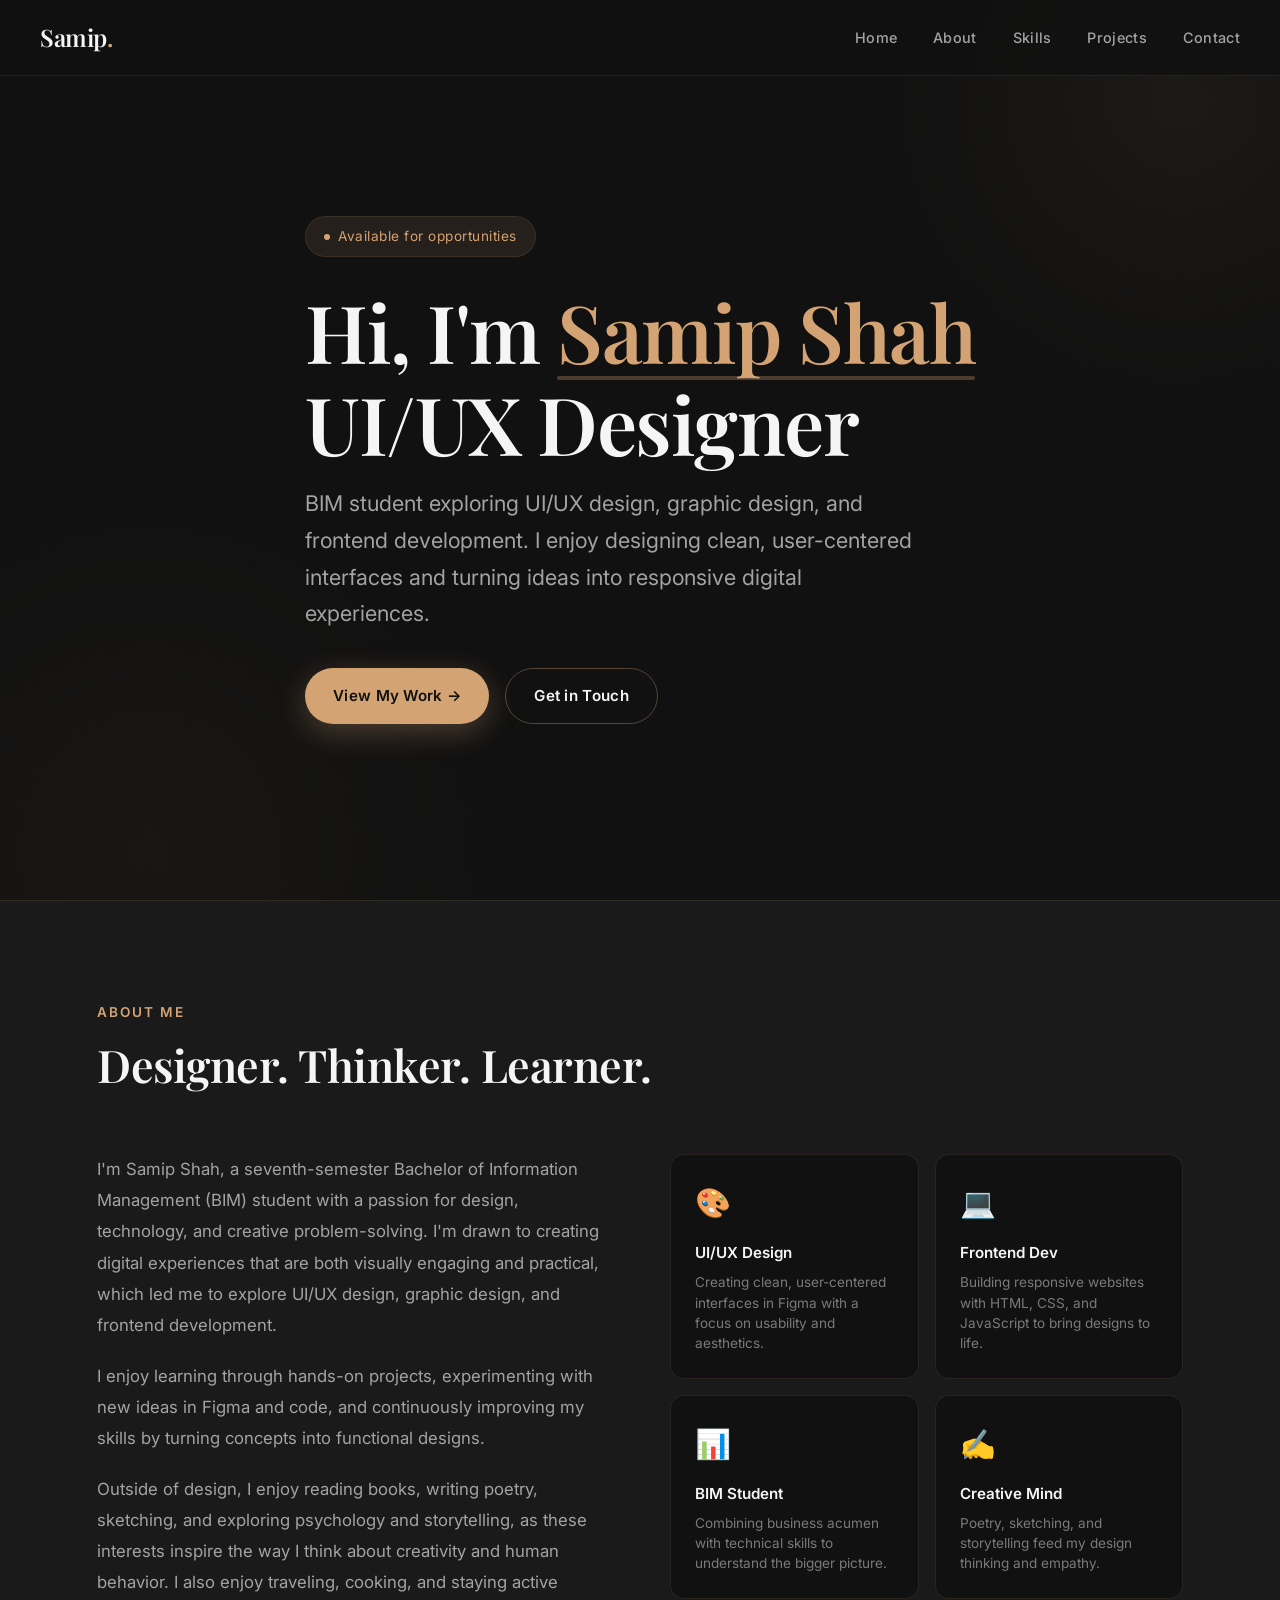
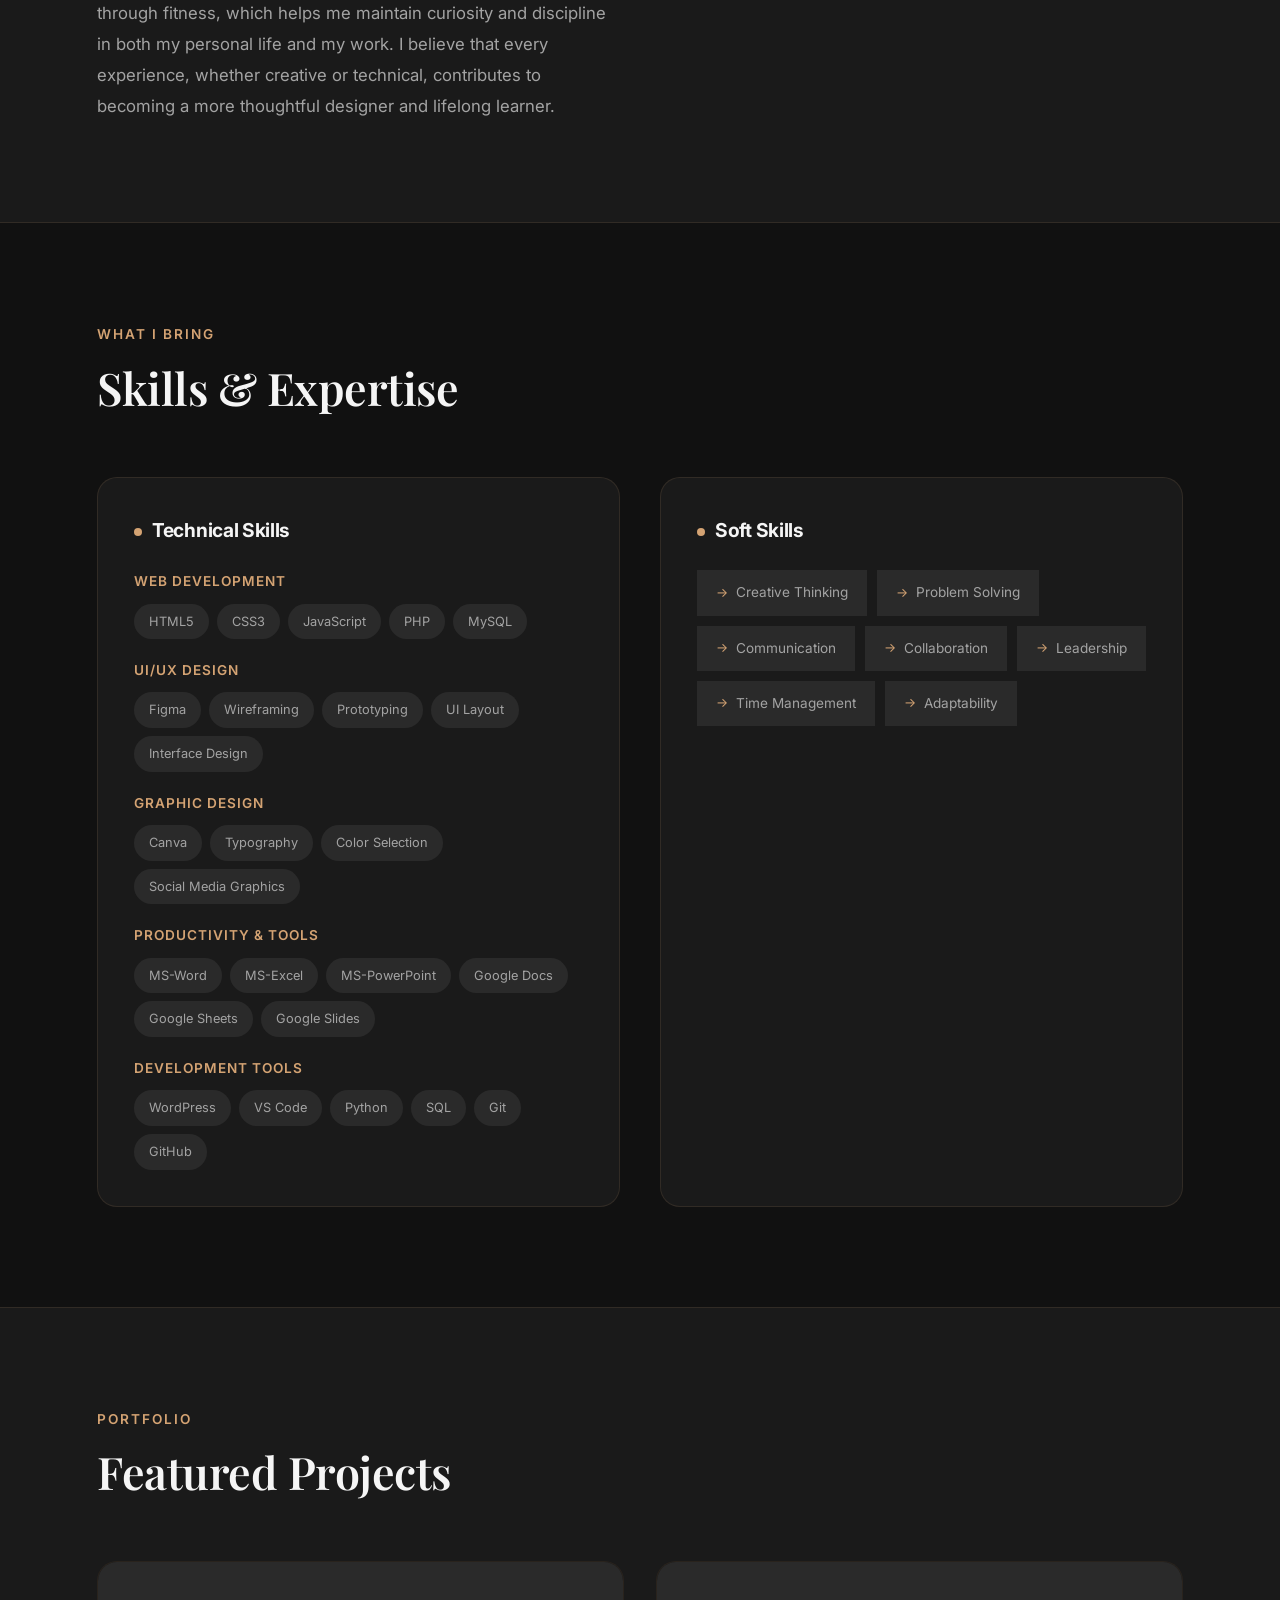
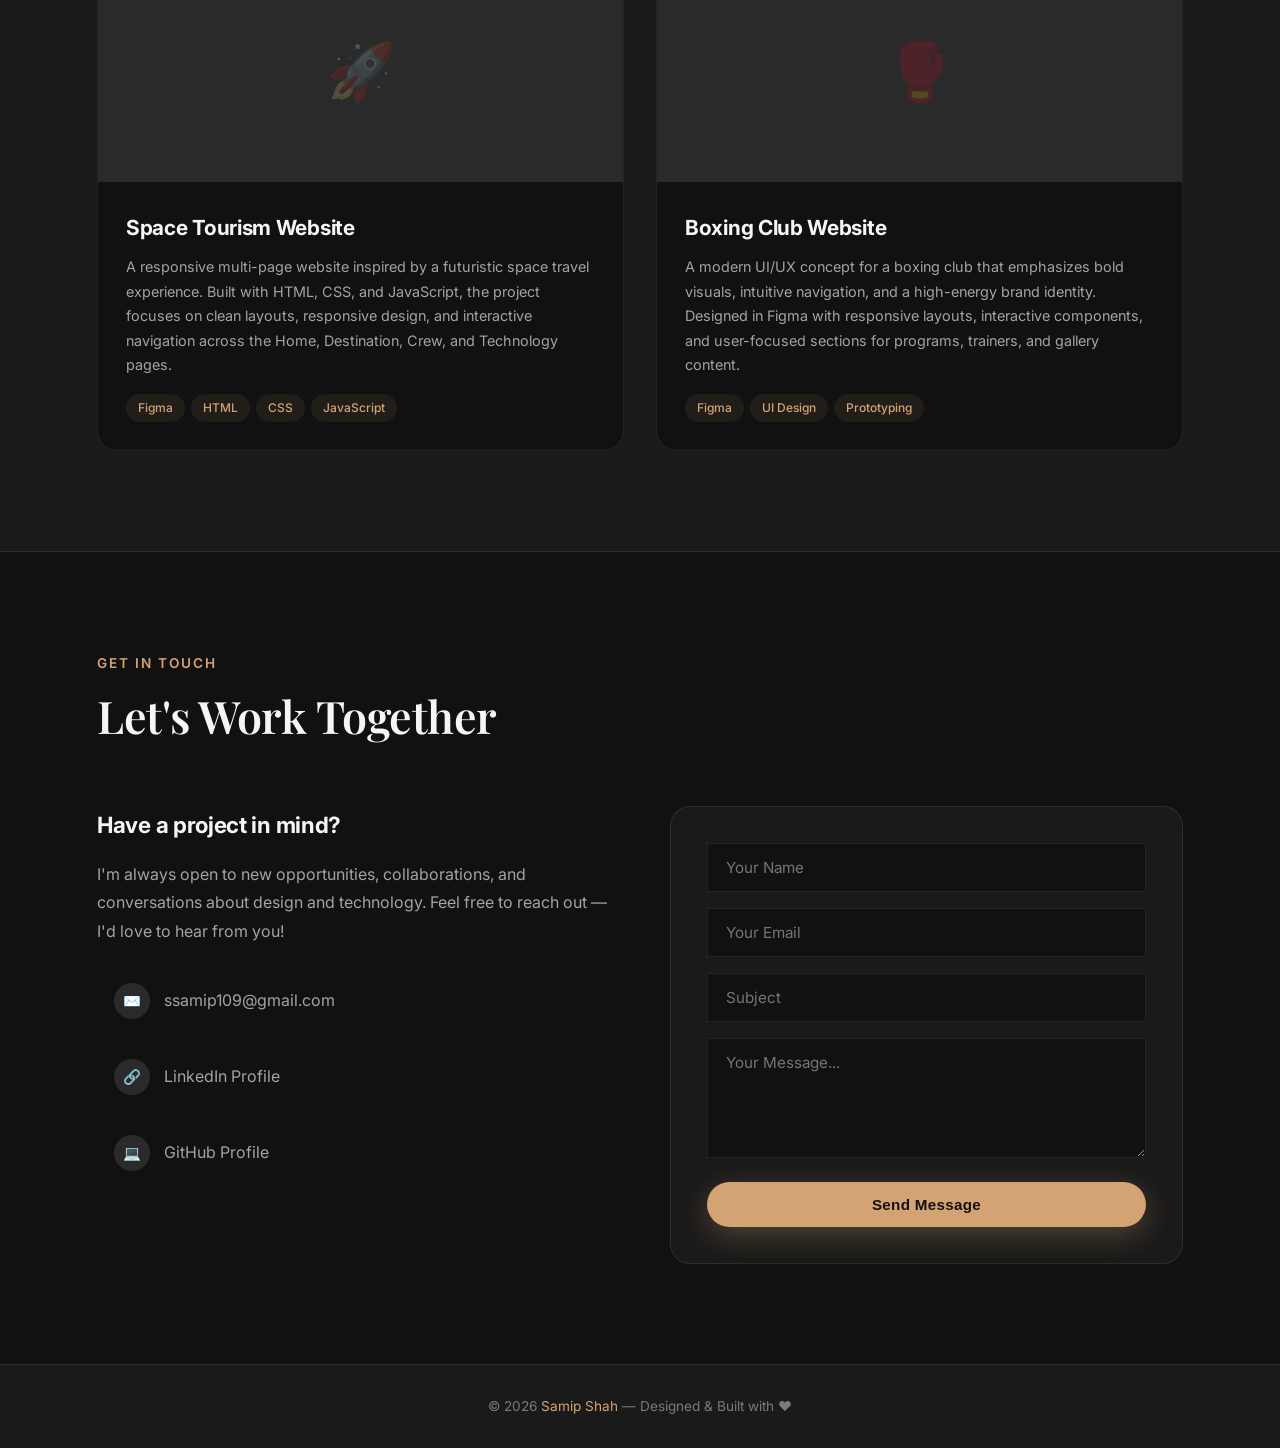
==== index.html @ e08804d6 "Add files via upload" ====
<!DOCTYPE html>
<html lang="en">
<head>
    <meta charset="UTF-8">
    <meta name="viewport" content="width=device-width, initial-scale=1.0">
    <title>Samip Shah — UI/UX Designer & Developer</title>
    <meta name="description" content="Portfolio of Samip Shah — BIM student, UI/UX designer, and frontend developer creating thoughtful digital experiences.">
    <link rel="preconnect" href="https://fonts.googleapis.com">
    <link href="https://fonts.googleapis.com/css2?family=Inter:wght@300;400;500;600;700;800;900&family=Playfair+Display:ital,wght@0,400;0,500;0,600;0,700;1,400;1,500&display=swap" rel="stylesheet">
    <link rel="stylesheet" href="style.css">
</head>
<body>

    <!-- ============ NAVBAR ============ -->
    <nav class="navbar" id="navbar">
        <a href="#home" class="logo">Samip<span>.</span></a>
        <ul class="nav-links" id="navLinks">
            <li><a href="#home" onclick="closeNav()">Home</a></li>
            <li><a href="#about" onclick="closeNav()">About</a></li>
            <li><a href="#skills" onclick="closeNav()">Skills</a></li>
            <li><a href="#projects" onclick="closeNav()">Projects</a></li>
            <li><a href="#contact" onclick="closeNav()">Contact</a></li>
        </ul>
        <button class="hamburger" id="hamburger" onclick="toggleNav()" aria-label="Toggle navigation">
            <span></span>
            <span></span>
            <span></span>
        </button>
    </nav>

    <!-- ============ HERO ============ -->
    <section class="hero" id="home">
        <div class="container">
            <div class="hero-content">
                <div class="hero-badge">
                    <span class="dot"></span>
                    Available for opportunities
                </div>
                <h1>
                    Hi, I'm <span class="highlight">Samip Shah</span><br>
                    UI/UX Designer
                </h1>
                <p class="hero-subtitle">
                    BIM student exploring UI/UX design, graphic design, and frontend development.
                    I enjoy designing clean, user-centered interfaces and turning ideas into
                    responsive digital experiences.
                </p>
                <div class="hero-cta">
                    <a href="#projects" class="btn btn-primary">View My Work →</a>
                    <a href="#contact" class="btn btn-secondary">Get in Touch</a>
                </div>
            </div>
        </div>
    </section>

    <!-- ============ ABOUT ============ -->
    <section id="about">
        <div class="container">
            <div class="section-header reveal">
                <p class="section-label">About Me</p>
                <h2 class="section-title">Designer. Thinker. Learner.</h2>
            </div>
            <div class="about-grid">
                <div class="about-text reveal">
                    <p>
                        I'm Samip Shah, a seventh-semester Bachelor of Information Management (BIM)
                        student with a passion for design, technology, and creative problem-solving.
                        I'm drawn to creating digital experiences that are both visually engaging
                        and practical, which led me to explore UI/UX design, graphic design, and
                        frontend development.
                    </p>
                    <p>
                        I enjoy learning through hands-on projects, experimenting with new ideas in
                        Figma and code, and continuously improving my skills by turning concepts
                        into functional designs.
                    </p>
                    <p>
                        Outside of design, I enjoy reading books, writing poetry, sketching, and
                        exploring psychology and storytelling, as these interests inspire the way
                        I think about creativity and human behavior. I also enjoy traveling,
                        cooking, and staying active through fitness, which helps me maintain
                        curiosity and discipline in both my personal life and my work. I believe
                        that every experience, whether creative or technical, contributes to
                        becoming a more thoughtful designer and lifelong learner.
                    </p>
                </div>
                <div class="about-highlights reveal">
                    <div class="highlight-card">
                        <div class="icon">🎨</div>
                        <h4>UI/UX Design</h4>
                        <p>Creating clean, user-centered interfaces in Figma with a focus on usability and aesthetics.</p>
                    </div>
                    <div class="highlight-card">
                        <div class="icon">💻</div>
                        <h4>Frontend Dev</h4>
                        <p>Building responsive websites with HTML, CSS, and JavaScript to bring designs to life.</p>
                    </div>
                    <div class="highlight-card">
                        <div class="icon">📊</div>
                        <h4>BIM Student</h4>
                        <p>Combining business acumen with technical skills to understand the bigger picture.</p>
                    </div>
                    <div class="highlight-card">
                        <div class="icon">✍️</div>
                        <h4>Creative Mind</h4>
                        <p>Poetry, sketching, and storytelling feed my design thinking and empathy.</p>
                    </div>
                </div>
            </div>
        </div>
    </section>

    <!-- ============ SKILLS ============ -->
    <section id="skills">
        <div class="container">
            <div class="section-header reveal">
                <p class="section-label">What I Bring</p>
                <h2 class="section-title">Skills & Expertise</h2>
            </div>
            <div class="skills-grid">
                <div class="skills-category reveal">
                    <h3><span class="accent-dot"></span>Technical Skills</h3>
                    <div class="skill-group">
                        <h4>Web Development</h4>
                        <div class="skill-tags">
                            <span class="skill-tag">HTML5</span>
                            <span class="skill-tag">CSS3</span>
                            <span class="skill-tag">JavaScript</span>
                            <span class="skill-tag">PHP</span>
                            <span class="skill-tag">MySQL</span>
                        </div>
                    </div>
                    <div class="skill-group">
                        <h4>UI/UX Design</h4>
                        <div class="skill-tags">
                            <span class="skill-tag">Figma</span>
                            <span class="skill-tag">Wireframing</span>
                            <span class="skill-tag">Prototyping</span>
                            <span class="skill-tag">UI Layout</span>
                            <span class="skill-tag">Interface Design</span>
                        </div>
                    </div>
                    <div class="skill-group">
                        <h4>Graphic Design</h4>
                        <div class="skill-tags">
                            <span class="skill-tag">Canva</span>
                            <span class="skill-tag">Typography</span>
                            <span class="skill-tag">Color Selection</span>
                            <span class="skill-tag">Social Media Graphics</span>
                        </div>
                    </div>
                    <div class="skill-group">
                        <h4>Productivity & Tools</h4>
                        <div class="skill-tags">
                            <span class="skill-tag">MS-Word</span>
                            <span class="skill-tag">MS-Excel</span>
                            <span class="skill-tag">MS-PowerPoint</span>
                            <span class="skill-tag">Google Docs</span>
                            <span class="skill-tag">Google Sheets</span>
                            <span class="skill-tag">Google Slides</span>
                        </div>
                    </div>
                    <div class="skill-group">
                        <h4>Development Tools</h4>
                        <div class="skill-tags">
                            <span class="skill-tag">WordPress</span>
                            <span class="skill-tag">VS Code</span>
                            <span class="skill-tag">Python</span>
                            <span class="skill-tag">SQL</span>
                            <span class="skill-tag">Git</span>
                            <span class="skill-tag">GitHub</span>
                        </div>
                    </div>
                </div>
                <div class="skills-category reveal">
                    <h3><span class="accent-dot"></span>Soft Skills</h3>
                    <div class="soft-skills-list">
                        <span class="soft-skill-item"><span class="arrow">→</span> Creative Thinking</span>
                        <span class="soft-skill-item"><span class="arrow">→</span> Problem Solving</span>
                        <span class="soft-skill-item"><span class="arrow">→</span> Communication</span>
                        <span class="soft-skill-item"><span class="arrow">→</span> Collaboration</span>
                        <span class="soft-skill-item"><span class="arrow">→</span> Leadership</span>
                        <span class="soft-skill-item"><span class="arrow">→</span> Time Management</span>
                        <span class="soft-skill-item"><span class="arrow">→</span> Adaptability</span>
                    </div>
                </div>
            </div>
        </div>
    </section>

    <!-- ============ PROJECTS ============ -->
    <section id="projects">
        <div class="container">
            <div class="section-header reveal">
                <p class="section-label">Portfolio</p>
                <h2 class="section-title">Featured Projects</h2>
            </div>
            <div class="projects-grid">
                <div class="project-card reveal">
                    <div class="project-thumbnail">
                        <span class="placeholder">🚀</span>
                    </div>
                    <div class="project-body">
                        <h3>Space Tourism Website</h3>
                        <p>
                            A responsive multi-page website inspired by a futuristic space travel
                            experience. Built with HTML, CSS, and JavaScript, the project focuses
                            on clean layouts, responsive design, and interactive navigation across
                            the Home, Destination, Crew, and Technology pages.
                        </p>
                        <div class="project-tools">
                            <span>Figma</span>
                            <span>HTML</span>
                            <span>CSS</span>
                            <span>JavaScript</span>
                        </div>
                    </div>
                </div>
                <div class="project-card reveal">
                    <div class="project-thumbnail">
                        <span class="placeholder">🥊</span>
                    </div>
                    <div class="project-body">
                        <h3>Boxing Club Website</h3>
                        <p>
                            A modern UI/UX concept for a boxing club that emphasizes bold visuals,
                            intuitive navigation, and a high-energy brand identity. Designed in
                            Figma with responsive layouts, interactive components, and user-focused
                            sections for programs, trainers, and gallery content.
                        </p>
                        <div class="project-tools">
                            <span>Figma</span>
                            <span>UI Design</span>
                            <span>Prototyping</span>
                        </div>
                    </div>
                </div>
            </div>
        </div>
    </section>

    <!-- ============ CONTACT ============ -->
    <section id="contact">
        <div class="container">
            <div class="section-header reveal">
                <p class="section-label">Get in Touch</p>
                <h2 class="section-title">Let's Work Together</h2>
            </div>
            <div class="contact-wrapper">
                <div class="contact-info reveal">
                    <h3>Have a project in mind?</h3>
                    <p>
                        I'm always open to new opportunities, collaborations, and conversations
                        about design and technology. Feel free to reach out — I'd love to hear
                        from you!
                    </p>
                    <div class="contact-links">
                        <a href="mailto:ssamip109@gmail.com" class="contact-link">
                            <span class="link-icon">✉️</span>
                            ssamip109@gmail.com
                        </a>
                        <a href="https://www.linkedin.com/in/samip-shah-5a10a23b2/" target="_blank" rel="noopener" class="contact-link">
                            <span class="link-icon">🔗</span>
                            LinkedIn Profile
                        </a>
                        <a href="https://github.com/ssamip109-arch" target="_blank" rel="noopener" class="contact-link">
                            <span class="link-icon">💻</span>
                            GitHub Profile
                        </a>
                    </div>
                </div>
                <form class="contact-form reveal" onsubmit="handleSubmit(event)">
                    <input type="text" placeholder="Your Name" required>
                    <input type="email" placeholder="Your Email" required>
                    <input type="text" placeholder="Subject">
                    <textarea placeholder="Your Message..." required></textarea>
                    <button type="submit" class="btn btn-primary">Send Message</button>
                </form>
            </div>
        </div>
    </section>

    <!-- ============ FOOTER ============ -->
    <footer>
        <p>
            &copy; 2026 <a href="#home">Samip Shah</a> — Designed & Built with ❤️
        </p>
    </footer>

    <script src="script.js"></script>
</body>
</html>
---- style.css ----
:root {
    --bg-primary: #111111;
    --bg-secondary: #1A1A1A;
    --bg-tertiary: #2A2A2A;
    --accent: #D4A373;
    --accent-dark: #b8895c;
    --text-primary: #F5F5F5;
    --text-secondary: #A3A3A3;
    --text-muted: #7a7a7a;
    --border: rgba(212, 163, 115, 0.12);
    --border-hover: rgba(212, 163, 115, 0.35);
    --radius: 14px;
    --radius-lg: 20px;
    --transition: 0.4s cubic-bezier(0.25, 0.46, 0.45, 0.94);
    --font-sans: 'Inter', -apple-system, BlinkMacSystemFont, sans-serif;
    --font-display: 'Playfair Display', serif;
    --shadow: 0 20px 50px rgba(0, 0, 0, 0.5);
    --shadow-glow: 0 0 60px rgba(212, 163, 115, 0.08);
    --max-width: 1150px;
}

* {
    margin: 0;
    padding: 0;
    box-sizing: border-box;
}

html {
    scroll-behavior: smooth;
    scroll-padding-top: 80px;
}

body {
    font-family: var(--font-sans);
    background: var(--bg-primary);
    color: var(--text-primary);
    line-height: 1.7;
    overflow-x: hidden;
    -webkit-font-smoothing: antialiased;
    -moz-osx-font-smoothing: grayscale;
}

::selection {
    background: var(--accent);
    color: var(--bg-primary);
}

::-webkit-scrollbar {
    width: 7px;
}
::-webkit-scrollbar-track {
    background: var(--bg-primary);
}
::-webkit-scrollbar-thumb {
    background: var(--accent);
    border-radius: 10px;
}

.container {
    max-width: var(--max-width);
    margin: 0 auto;
    padding: 0 32px;
}

/* ============ NAVBAR ============ */
.navbar {
    position: fixed;
    top: 0;
    left: 0;
    right: 0;
    z-index: 1000;
    height: 76px;
    display: flex;
    align-items: center;
    justify-content: space-between;
    padding: 0 40px;
    background: rgba(17, 17, 17, 0.85);
    backdrop-filter: blur(20px);
    -webkit-backdrop-filter: blur(20px);
    border-bottom: 1px solid var(--border);
    transition: var(--transition);
}

.navbar.scrolled {
    height: 64px;
    box-shadow: 0 4px 30px rgba(0, 0, 0, 0.3);
}

.logo {
    font-family: var(--font-display);
    font-size: 1.5rem;
    font-weight: 600;
    color: var(--text-primary);
    text-decoration: none;
    letter-spacing: -0.5px;
}

.logo span {
    color: var(--accent);
}

.nav-links {
    display: flex;
    gap: 36px;
    list-style: none;
    align-items: center;
}

.nav-links a {
    text-decoration: none;
    color: var(--text-secondary);
    font-size: 0.9rem;
    font-weight: 500;
    letter-spacing: 0.3px;
    transition: var(--transition);
    position: relative;
}

.nav-links a::after {
    content: '';
    position: absolute;
    bottom: -4px;
    left: 0;
    width: 0;
    height: 1.5px;
    background: var(--accent);
    transition: var(--transition);
}

.nav-links a:hover {
    color: var(--text-primary);
}
.nav-links a:hover::after {
    width: 100%;
}

.hamburger {
    display: none;
    flex-direction: column;
    gap: 5px;
    cursor: pointer;
    background: none;
    border: none;
    padding: 5px;
}

.hamburger span {
    width: 24px;
    height: 2px;
    background: var(--text-primary);
    transition: var(--transition);
    border-radius: 2px;
}

.hamburger.active span:nth-child(1) {
    transform: rotate(45deg) translate(5px, 5px);
}
.hamburger.active span:nth-child(2) {
    opacity: 0;
}
.hamburger.active span:nth-child(3) {
    transform: rotate(-45deg) translate(5px, -5px);
}

/* ============ HERO ============ */
.hero {
    min-height: 100vh;
    display: flex;
    align-items: center;
    position: relative;
    padding: 120px 0 80px;
    background: var(--bg-primary);
    overflow: hidden;
}

.hero::before {
    content: '';
    position: absolute;
    top: -200px;
    right: -200px;
    width: 600px;
    height: 600px;
    background: radial-gradient(circle, rgba(212, 163, 115, 0.06), transparent 70%);
    border-radius: 50%;
    pointer-events: none;
}

.hero::after {
    content: '';
    position: absolute;
    bottom: -300px;
    left: -200px;
    width: 700px;
    height: 700px;
    background: radial-gradient(circle, rgba(212, 163, 115, 0.04), transparent 70%);
    border-radius: 50%;
    pointer-events: none;
}

.hero-content {
    max-width: 800px;
    position: relative;
    z-index: 1;
}

.hero-badge {
    display: inline-flex;
    align-items: center;
    gap: 8px;
    padding: 8px 18px;
    background: rgba(212, 163, 115, 0.1);
    border: 1px solid var(--border);
    border-radius: 50px;
    font-size: 0.85rem;
    color: var(--accent);
    letter-spacing: 0.5px;
    margin-bottom: 28px;
    animation: fadeInUp 0.8s ease-out both;
}

.hero-badge .dot {
    width: 6px;
    height: 6px;
    background: var(--accent);
    border-radius: 50%;
    animation: pulse 2s infinite;
}

@keyframes pulse {
    0%, 100% { opacity: 1; transform: scale(1); }
    50% { opacity: 0.5; transform: scale(1.3); }
}

.hero h1 {
    font-family: var(--font-display);
    font-size: clamp(2.8rem, 7vw, 5rem);
    font-weight: 600;
    line-height: 1.15;
    letter-spacing: -1.5px;
    margin-bottom: 16px;
    animation: fadeInUp 0.8s ease-out 0.1s both;
}

.hero h1 .highlight {
    color: var(--accent);
    position: relative;
}

.hero h1 .highlight::after {
    content: '';
    position: absolute;
    bottom: 4px;
    left: 0;
    width: 100%;
    height: 4px;
    background: var(--accent);
    opacity: 0.3;
    border-radius: 2px;
}

.hero-subtitle {
    font-size: clamp(1.1rem, 2vw, 1.35rem);
    color: var(--text-secondary);
    font-weight: 400;
    max-width: 620px;
    line-height: 1.7;
    margin-bottom: 36px;
    animation: fadeInUp 0.8s ease-out 0.2s both;
}

.hero-cta {
    display: flex;
    gap: 16px;
    flex-wrap: wrap;
    animation: fadeInUp 0.8s ease-out 0.3s both;
}

.btn {
    display: inline-flex;
    align-items: center;
    gap: 10px;
    padding: 14px 28px;
    border-radius: 50px;
    font-size: 0.95rem;
    font-weight: 600;
    letter-spacing: 0.3px;
    text-decoration: none;
    transition: var(--transition);
    cursor: pointer;
    border: none;
}

.btn-primary {
    background: var(--accent);
    color: var(--bg-primary);
    box-shadow: 0 8px 30px rgba(212, 163, 115, 0.3);
}
.btn-primary:hover {
    background: var(--accent-dark);
    box-shadow: 0 12px 40px rgba(212, 163, 115, 0.4);
    transform: translateY(-2px);
}

.btn-secondary {
    background: transparent;
    color: var(--text-primary);
    border: 1px solid var(--border-hover);
}
.btn-secondary:hover {
    background: rgba(212, 163, 115, 0.08);
    border-color: var(--accent);
    transform: translateY(-2px);
}

@keyframes fadeInUp {
    from { opacity: 0; transform: translateY(30px); }
    to { opacity: 1; transform: translateY(0); }
}

/* ============ SECTION COMMON ============ */
section {
    padding: 100px 0;
}

.section-header {
    margin-bottom: 60px;
}

.section-label {
    font-size: 0.85rem;
    font-weight: 600;
    letter-spacing: 2px;
    text-transform: uppercase;
    color: var(--accent);
    margin-bottom: 12px;
}

.section-title {
    font-family: var(--font-display);
    font-size: clamp(2rem, 4vw, 2.8rem);
    font-weight: 600;
    letter-spacing: -0.5px;
    line-height: 1.3;
}

/* ============ ABOUT ============ */
#about {
    background: var(--bg-secondary);
    border-top: 1px solid var(--border);
    border-bottom: 1px solid var(--border);
}

.about-grid {
    display: grid;
    grid-template-columns: 1fr 1fr;
    gap: 60px;
    align-items: start;
}

.about-text p {
    color: var(--text-secondary);
    font-size: 1.05rem;
    line-height: 1.85;
    margin-bottom: 20px;
}

.about-text p:last-child {
    margin-bottom: 0;
}

.about-highlights {
    display: grid;
    grid-template-columns: 1fr 1fr;
    gap: 16px;
}

.highlight-card {
    background: var(--bg-primary);
    border: 1px solid var(--border);
    border-radius: var(--radius);
    padding: 24px;
    transition: var(--transition);
}

.highlight-card:hover {
    border-color: var(--border-hover);
    transform: translateY(-4px);
    box-shadow: var(--shadow-glow);
}

.highlight-card .icon {
    font-size: 1.8rem;
    margin-bottom: 12px;
}
.highlight-card h4 {
    font-size: 0.95rem;
    font-weight: 600;
    color: var(--text-primary);
    margin-bottom: 6px;
}
.highlight-card p {
    font-size: 0.85rem;
    color: var(--text-muted);
    line-height: 1.5;
}

/* ============ SKILLS ============ */
#skills {
    background: var(--bg-primary);
}

.skills-grid {
    display: grid;
    grid-template-columns: 1fr 1fr;
    gap: 40px;
}

.skills-category {
    background: var(--bg-secondary);
    border: 1px solid var(--border);
    border-radius: var(--radius-lg);
    padding: 36px;
}

.skills-category h3 {
    font-size: 1.2rem;
    font-weight: 700;
    margin-bottom: 24px;
    color: var(--text-primary);
    letter-spacing: -0.3px;
}

.skills-category h3 .accent-dot {
    display: inline-block;
    width: 8px;
    height: 8px;
    background: var(--accent);
    border-radius: 50%;
    margin-right: 10px;
    vertical-align: middle;
}

.skill-group {
    margin-bottom: 20px;
}
.skill-group:last-child {
    margin-bottom: 0;
}

.skill-group h4 {
    font-size: 0.85rem;
    font-weight: 600;
    color: var(--accent);
    text-transform: uppercase;
    letter-spacing: 1px;
    margin-bottom: 10px;
}

.skill-tags {
    display: flex;
    flex-wrap: wrap;
    gap: 8px;
}

.skill-tag {
    padding: 6px 14px;
    background: var(--bg-tertiary);
    border-radius: 50px;
    font-size: 0.8rem;
    color: var(--text-secondary);
    transition: var(--transition);
    border: 1px solid transparent;
}
.skill-tag:hover {
    background: rgba(212, 163, 115, 0.12);
    color: var(--accent);
    border-color: var(--border-hover);
}

.soft-skills-list {
    display: flex;
    flex-wrap: wrap;
    gap: 10px;
}

.soft-skill-item {
    display: flex;
    align-items: center;
    gap: 8px;
    padding: 10px 18px;
    background: var(--bg-tertiary);
    border-radius: var(--radius-sm);
    font-size: 0.85rem;
    color: var(--text-secondary);
    transition: var(--transition);
    border: 1px solid transparent;
}
.soft-skill-item:hover {
    border-color: var(--border-hover);
    color: var(--accent);
    transform: translateX(4px);
}
.soft-skill-item .arrow {
    color: var(--accent);
    font-size: 0.8rem;
}

/* ============ PROJECTS ============ */
#projects {
    background: var(--bg-secondary);
    border-top: 1px solid var(--border);
    border-bottom: 1px solid var(--border);
}

.projects-grid {
    display: grid;
    grid-template-columns: 1fr 1fr;
    gap: 32px;
}

.project-card {
    background: var(--bg-primary);
    border: 1px solid var(--border);
    border-radius: var(--radius-lg);
    overflow: hidden;
    transition: var(--transition);
    cursor: pointer;
    position: relative;
}

.project-card:hover {
    border-color: var(--border-hover);
    transform: translateY(-6px);
    box-shadow: var(--shadow);
}

.project-thumbnail {
    height: 220px;
    background: var(--bg-tertiary);
    display: flex;
    align-items: center;
    justify-content: center;
    position: relative;
    overflow: hidden;
}

.project-thumbnail .placeholder {
    font-size: 3.5rem;
    opacity: 0.2;
    transition: var(--transition);
}

.project-card:hover .project-thumbnail .placeholder {
    opacity: 0.4;
    transform: scale(1.1);
}

.project-body {
    padding: 28px;
}

.project-body h3 {
    font-size: 1.3rem;
    font-weight: 700;
    margin-bottom: 10px;
    letter-spacing: -0.3px;
    color: var(--text-primary);
}

.project-body p {
    font-size: 0.9rem;
    color: var(--text-secondary);
    line-height: 1.7;
    margin-bottom: 16px;
}

.project-tools {
    display: flex;
    flex-wrap: wrap;
    gap: 6px;
}

.project-tools span {
    padding: 4px 12px;
    background: rgba(212, 163, 115, 0.08);
    border-radius: 50px;
    font-size: 0.75rem;
    color: var(--accent);
    font-weight: 500;
}

/* ============ CONTACT ============ */
#contact {
    background: var(--bg-primary);
}

.contact-wrapper {
    display: grid;
    grid-template-columns: 1fr 1fr;
    gap: 60px;
    align-items: start;
}

.contact-info h3 {
    font-size: 1.4rem;
    font-weight: 700;
    margin-bottom: 16px;
    letter-spacing: -0.3px;
}

.contact-info p {
    color: var(--text-secondary);
    font-size: 1rem;
    line-height: 1.8;
    margin-bottom: 24px;
}

.contact-links {
    display: flex;
    flex-direction: column;
    gap: 14px;
}

.contact-link {
    display: flex;
    align-items: center;
    gap: 14px;
    text-decoration: none;
    color: var(--text-secondary);
    transition: var(--transition);
    padding: 12px 16px;
    border-radius: var(--radius-sm);
    border: 1px solid transparent;
}
.contact-link:hover {
    color: var(--accent);
    background: rgba(212, 163, 115, 0.06);
    border-color: var(--border-hover);
    transform: translateX(6px);
}

.contact-link .link-icon {
    width: 36px;
    height: 36px;
    background: var(--bg-tertiary);
    border-radius: 50%;
    display: flex;
    align-items: center;
    justify-content: center;
    font-size: 0.9rem;
    flex-shrink: 0;
}

.contact-form {
    background: var(--bg-secondary);
    border: 1px solid var(--border);
    border-radius: var(--radius-lg);
    padding: 36px;
}

.contact-form input,
.contact-form textarea {
    width: 100%;
    padding: 14px 18px;
    background: var(--bg-primary);
    border: 1px solid var(--border);
    border-radius: var(--radius-sm);
    color: var(--text-primary);
    font-family: var(--font-sans);
    font-size: 0.95rem;
    transition: var(--transition);
    margin-bottom: 16px;
    outline: none;
}

.contact-form input:focus,
.contact-form textarea:focus {
    border-color: var(--accent);
    box-shadow: 0 0 0 3px rgba(212, 163, 115, 0.1);
}

.contact-form textarea {
    min-height: 120px;
    resize: vertical;
}

.contact-form .btn-primary {
    width: 100%;
    justify-content: center;
}

/* ============ FOOTER ============ */
footer {
    background: var(--bg-secondary);
    border-top: 1px solid var(--border);
    padding: 30px 0;
    text-align: center;
}
footer p {
    font-size: 0.85rem;
    color: var(--text-muted);
}
footer p a {
    color: var(--accent);
    text-decoration: none;
    transition: var(--transition);
}
footer p a:hover {
    color: var(--text-primary);
}

/* ============ SCROLL REVEAL ============ */
.reveal {
    opacity: 0;
    transform: translateY(30px);
    transition: opacity 0.7s ease-out, transform 0.7s ease-out;
}
.reveal.visible {
    opacity: 1;
    transform: translateY(0);
}

/* ============ RESPONSIVE ============ */
@media (max-width: 900px) {
    .about-grid,
    .skills-grid,
    .projects-grid,
    .contact-wrapper {
        grid-template-columns: 1fr;
        gap: 32px;
    }
}

@media (max-width: 768px) {
    .navbar {
        padding: 0 20px;
    }
    .nav-links {
        position: fixed;
        top: 0;
        right: -100%;
        width: 70%;
        height: 100vh;
        background: var(--bg-secondary);
        flex-direction: column;
        justify-content: center;
        gap: 28px;
        transition: var(--transition);
        border-left: 1px solid var(--border);
    }
    .nav-links.active {
        right: 0;
    }
    .hamburger {
        display: flex;
        z-index: 1001;
    }
    .nav-links a {
        font-size: 1.1rem;
    }
    .container {
        padding: 0 20px;
    }
    section {
        padding: 70px 0;
    }
    .hero {
        padding: 100px 0 60px;
    }
    .hero h1 {
        font-size: 2.5rem;
    }
    .about-highlights {
        grid-template-columns: 1fr;
    }
    .project-thumbnail {
        height: 160px;
    }
}

@media (max-width: 480px) {
    .hero h1 {
        font-size: 2rem;
    }
    .btn {
        padding: 12px 20px;
        font-size: 0.85rem;
    }
    .skills-category,
    .contact-form {
        padding: 24px;
    }
}
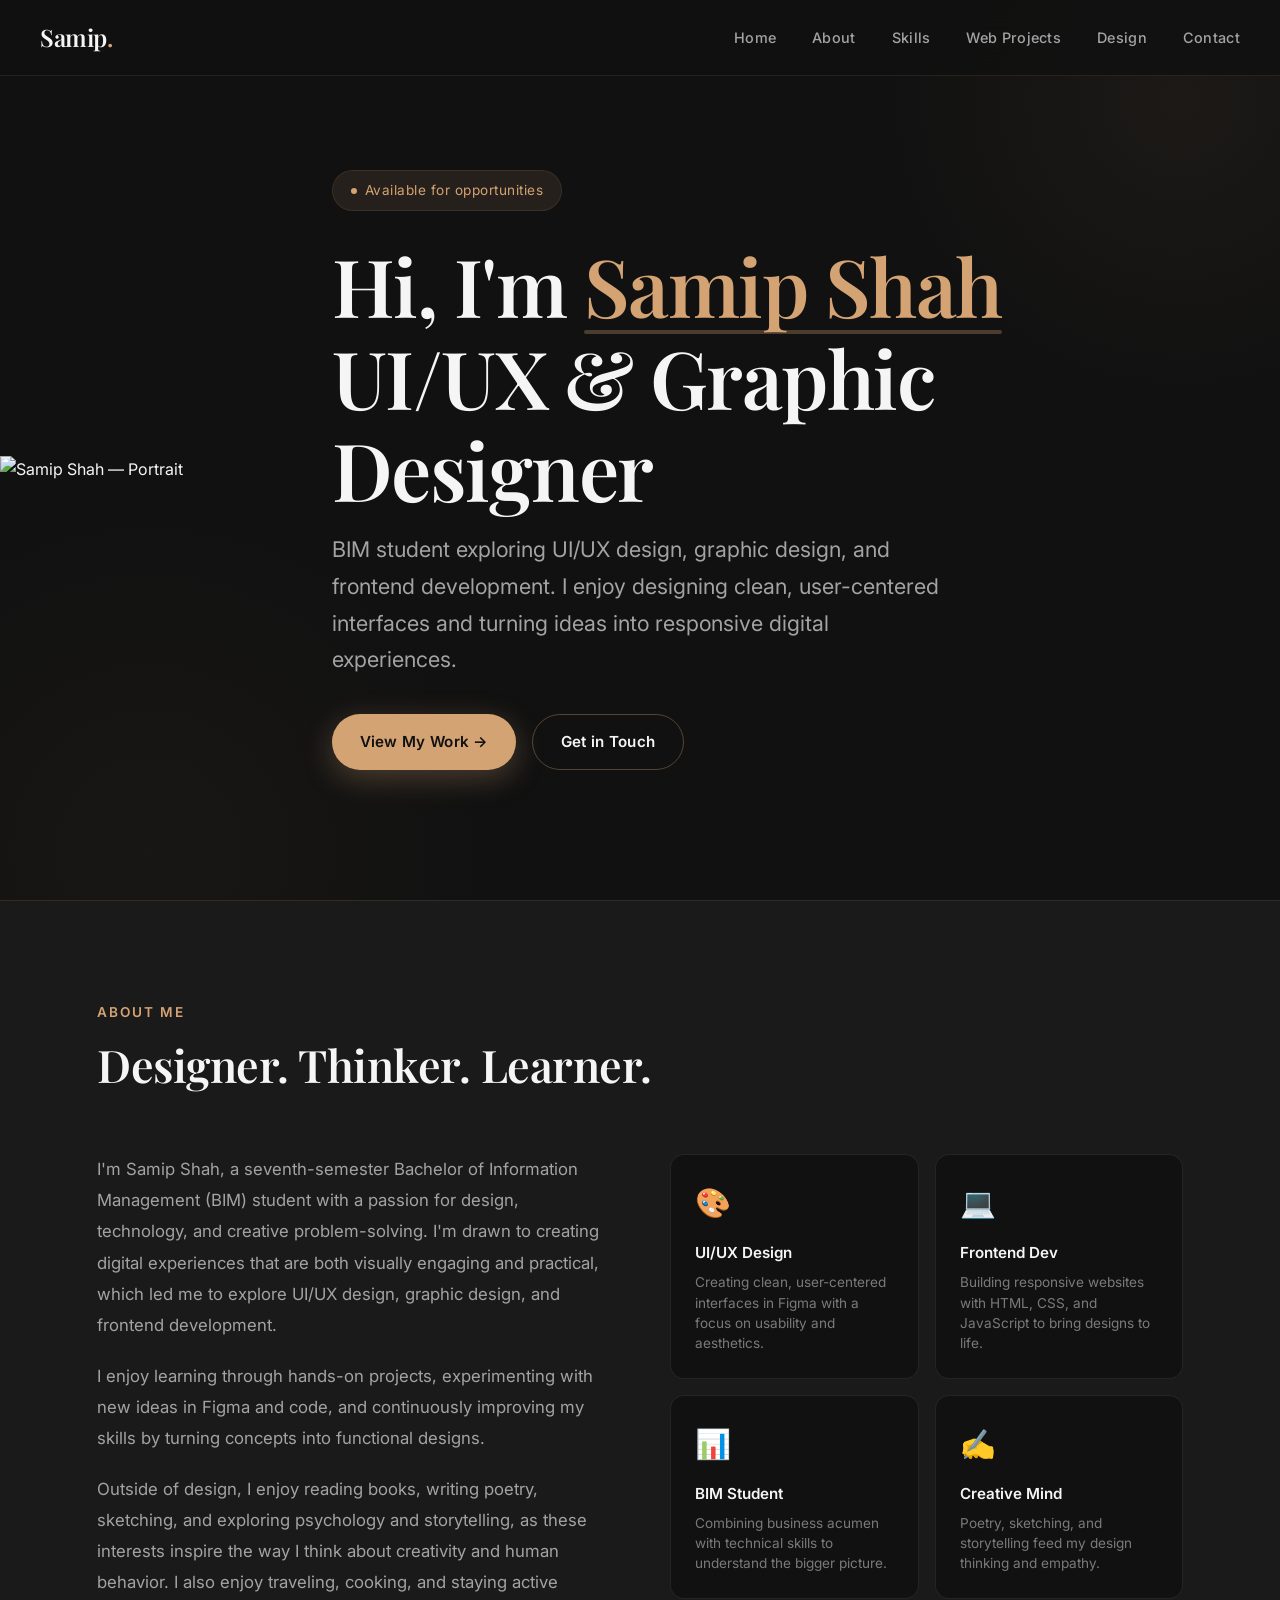
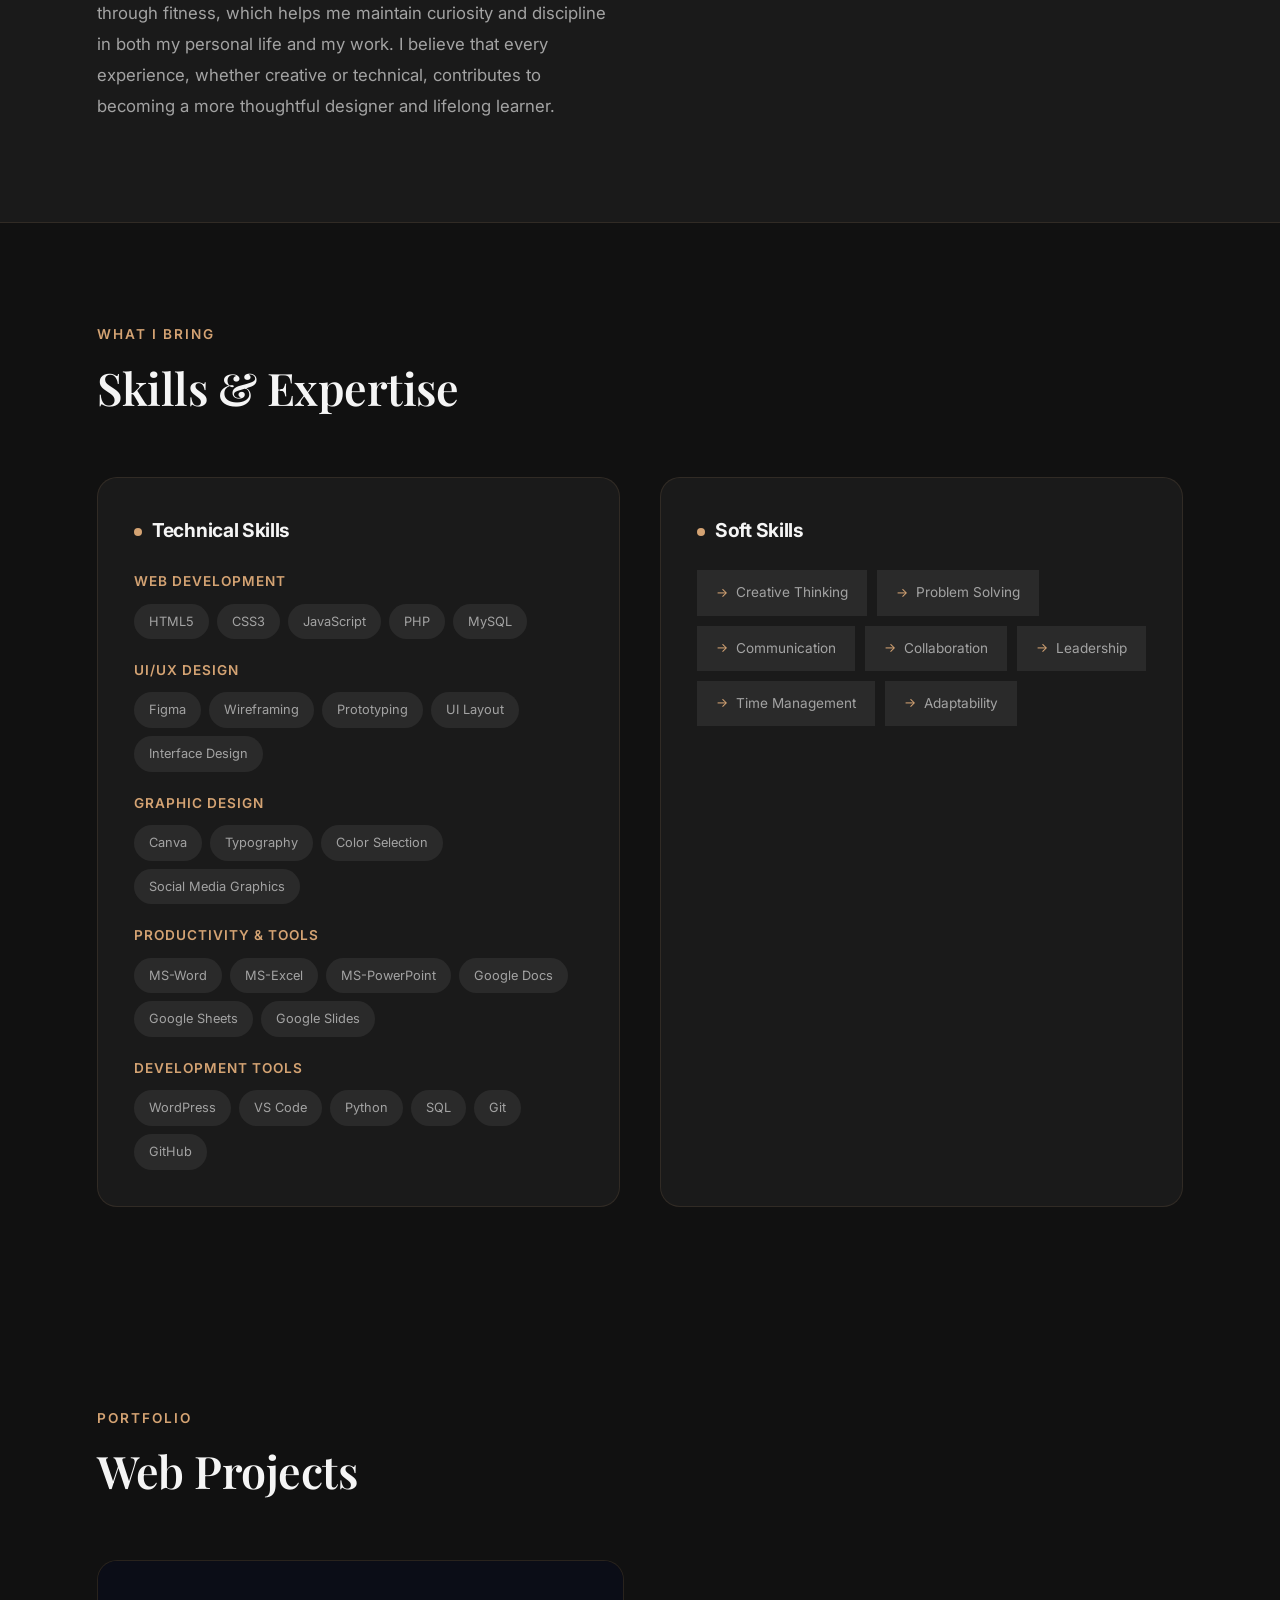
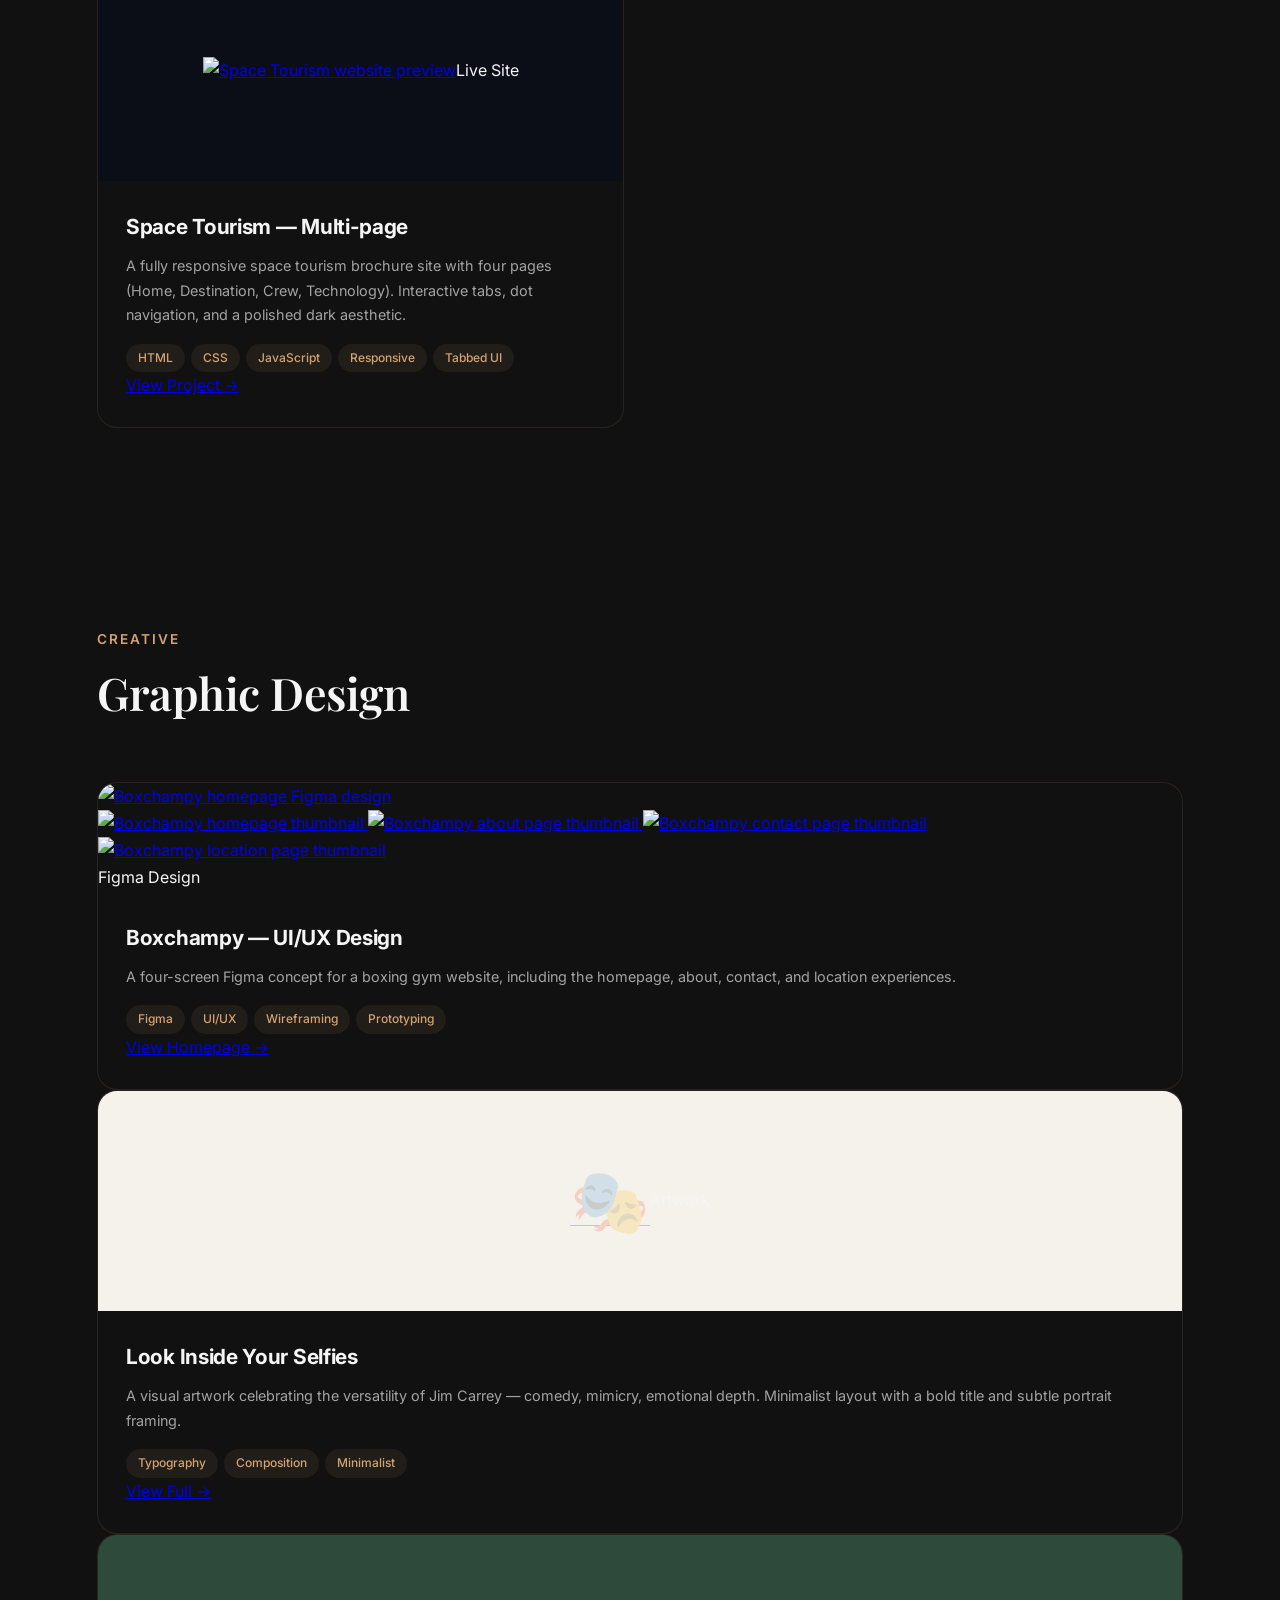
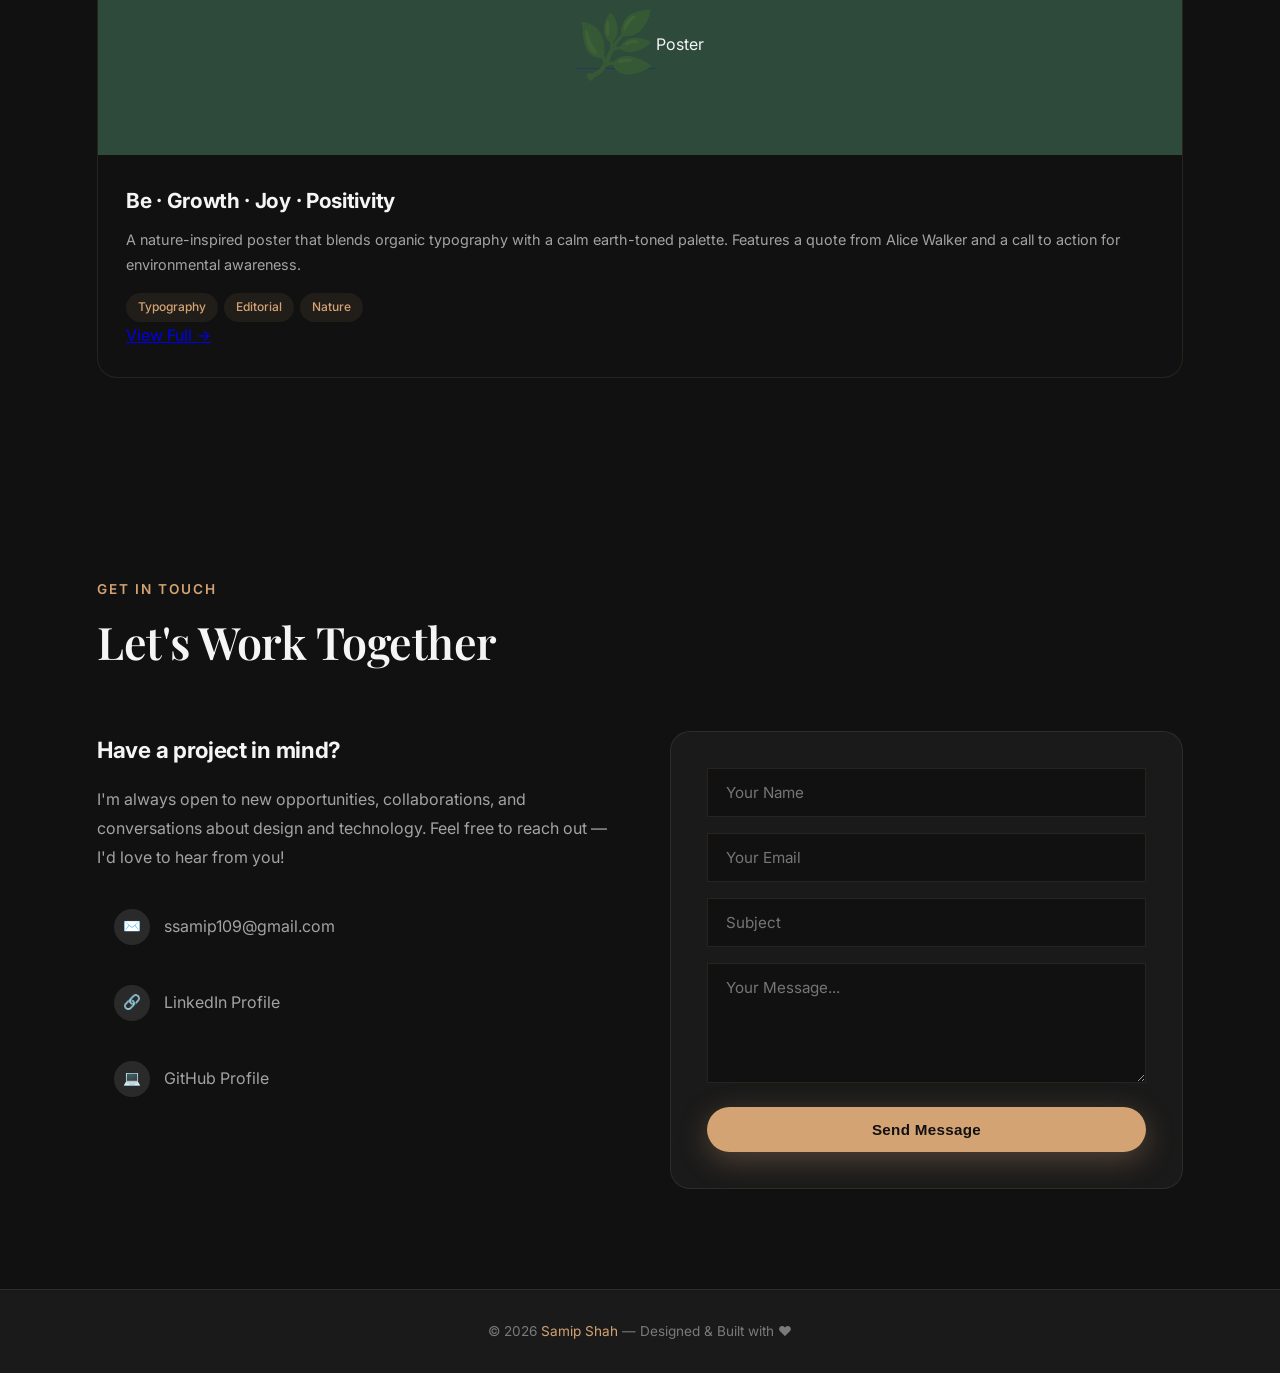
==== commit 1c741075: "Revamp portfolio website with new sections Updated the portfolio website to include new sections for" ====
--- a/index.html
+++ b/index.html
@@ -18,7 +18,8 @@
             <li><a href="#home" onclick="closeNav()">Home</a></li>
             <li><a href="#about" onclick="closeNav()">About</a></li>
             <li><a href="#skills" onclick="closeNav()">Skills</a></li>
-            <li><a href="#projects" onclick="closeNav()">Projects</a></li>
+            <li><a href="#web" onclick="closeNav()">Web Projects</a></li>
+            <li><a href="#design" onclick="closeNav()">Design</a></li>
             <li><a href="#contact" onclick="closeNav()">Contact</a></li>
         </ul>
         <button class="hamburger" id="hamburger" onclick="toggleNav()" aria-label="Toggle navigation">
@@ -30,6 +31,11 @@
 
     <!-- ============ HERO ============ -->
     <section class="hero" id="home">
+        <!-- Portrait hidden by default, appears on hover -->
+        <div class="hero-portrait" aria-hidden="true">
+            <img src="portrait.jpg" alt="Samip Shah — Portrait" />
+        </div>
+
         <div class="container">
             <div class="hero-content">
                 <div class="hero-badge">
@@ -38,7 +44,7 @@
                 </div>
                 <h1>
                     Hi, I'm <span class="highlight">Samip Shah</span><br>
-                    UI/UX Designer
+                    UI/UX & Graphic Designer
                 </h1>
                 <p class="hero-subtitle">
                     BIM student exploring UI/UX design, graphic design, and frontend development.
@@ -46,7 +52,7 @@
                     responsive digital experiences.
                 </p>
                 <div class="hero-cta">
-                    <a href="#projects" class="btn btn-primary">View My Work →</a>
+                    <a href="#web" class="btn btn-primary">View My Work →</a>
                     <a href="#contact" class="btn btn-secondary">Get in Touch</a>
                 </div>
             </div>
@@ -188,53 +194,163 @@
         </div>
     </section>
 
-    <!-- ============ PROJECTS ============ -->
-    <section id="projects">
+    <!-- ============ WEB PROJECTS ============ -->
+    <section id="web">
         <div class="container">
             <div class="section-header reveal">
                 <p class="section-label">Portfolio</p>
-                <h2 class="section-title">Featured Projects</h2>
+                <h2 class="section-title">Web Projects</h2>
             </div>
             <div class="projects-grid">
+
+                <!-- SPACE TOURISM -->
                 <div class="project-card reveal">
-                    <div class="project-thumbnail">
-                        <span class="placeholder">🚀</span>
+                    <div class="project-thumbnail" style="background: #0b0d17;">
+                        <a href="projects/space_tourism_travel/index.html" class="project-preview" aria-label="Open Space Tourism website">
+                            <img
+                            src="projects/space_tourism_travel/assets/home/background-home-desktop.jpg"
+                            alt="Space Tourism website preview"
+                            class="project-img"
+                            />
+                        </a>
+                        <span class="badge badge-web">Live Site</span>
                     </div>
                     <div class="project-body">
-                        <h3>Space Tourism Website</h3>
+                        <h3>Space Tourism — Multi-page</h3>
                         <p>
-                            A responsive multi-page website inspired by a futuristic space travel
-                            experience. Built with HTML, CSS, and JavaScript, the project focuses
-                            on clean layouts, responsive design, and interactive navigation across
-                            the Home, Destination, Crew, and Technology pages.
+                            A fully responsive space tourism brochure site with four
+                            pages (Home, Destination, Crew, Technology). Interactive
+                            tabs, dot navigation, and a polished dark aesthetic.
+                        </p>
+                        <div class="project-tools">
+                            <span>HTML</span>
+                            <span>CSS</span>
+                            <span>JavaScript</span>
+                            <span>Responsive</span>
+                            <span>Tabbed UI</span>
+                        </div>
+                        <div class="project-links">
+                            <a href="projects/space_tourism_travel/index.html" class="btn-link">View Project <span class="arrow">→</span></a>
+                        </div>
+                    </div>
+                </div>
+
+            </div>
+        </div>
+    </section>
+
+    <!-- ============ GRAPHIC DESIGN ============ -->
+    <section id="design">
+        <div class="container">
+            <div class="section-header reveal">
+                <p class="section-label">Creative</p>
+                <h2 class="section-title">Graphic Design</h2>
+            </div>
+            <div class="design-grid">
+
+                <!-- BOXCHAMPY FIGMA DESIGN -->
+                <div class="project-card design-card reveal" id="boxchampy-design">
+                    <div class="design-showcase">
+                        <a href="projects/assets/HomePage.png" class="design-main-preview design-viewer-trigger" data-design-index="0" aria-label="Open Boxchampy homepage design">
+                            <img src="projects/assets/HomePage.png" alt="Boxchampy homepage Figma design" class="project-img">
+                        </a>
+                        <div class="design-gallery" aria-label="Boxchampy design screens">
+                            <a href="projects/assets/HomePage.png" class="design-viewer-trigger" data-design-index="0">
+                                <img src="projects/assets/HomePage.png" alt="Boxchampy homepage thumbnail">
+                            </a>
+                            <a href="projects/assets/About Page.png" class="design-viewer-trigger" data-design-index="1">
+                                <img src="projects/assets/About Page.png" alt="Boxchampy about page thumbnail">
+                            </a>
+                            <a href="projects/assets/Conatct Page.png" class="design-viewer-trigger" data-design-index="2">
+                                <img src="projects/assets/Conatct Page.png" alt="Boxchampy contact page thumbnail">
+                            </a>
+                            <a href="projects/assets/Location Page.png" class="design-viewer-trigger" data-design-index="3">
+                                <img src="projects/assets/Location Page.png" alt="Boxchampy location page thumbnail">
+                            </a>
+                        </div>
+                        <span class="badge badge-design">Figma Design</span>
+                    </div>
+                    <div class="project-body">
+                        <h3>Boxchampy — UI/UX Design</h3>
+                        <p>
+                            A four-screen Figma concept for a boxing gym website, including
+                            the homepage, about, contact, and location experiences.
                         </p>
                         <div class="project-tools">
                             <span>Figma</span>
-                            <span>HTML</span>
-                            <span>CSS</span>
-                            <span>JavaScript</span>
-                        </div>
-                    </div>
-                </div>
-                <div class="project-card reveal">
-                    <div class="project-thumbnail">
-                        <span class="placeholder">🥊</span>
+                            <span>UI/UX</span>
+                            <span>Wireframing</span>
+                            <span>Prototyping</span>
+                        </div>
+                        <div class="project-links">
+                            <a href="projects/assets/HomePage.png" class="btn-link design-viewer-trigger" data-design-index="0">View Homepage <span class="arrow">→</span></a>
+                        </div>
+                    </div>
+                </div>
+
+                <!-- JIM CARREY -->
+                <div class="project-card design-card reveal">
+                    <div class="project-thumbnail design-thumbnail" style="background: #f5f1eb;">
+                        <a href="projects/assets/jim-carrey.png" class="project-preview" aria-label="Open Jim Carrey artwork">
+                            <img
+                            src="projects/assets/jim-carrey.png"
+                            alt="Look Inside Your Selfies — Jim Carrey artwork"
+                            class="project-img"
+                            onerror="this.style.display='none'; this.parentElement.innerHTML='<span class=\'placeholder\' style=\'font-size:4rem;\'>🎭</span>'"
+                            />
+                        </a>
+                        <span class="badge badge-design">Artwork</span>
                     </div>
                     <div class="project-body">
-                        <h3>Boxing Club Website</h3>
+                        <h3>Look Inside Your Selfies</h3>
                         <p>
-                            A modern UI/UX concept for a boxing club that emphasizes bold visuals,
-                            intuitive navigation, and a high-energy brand identity. Designed in
-                            Figma with responsive layouts, interactive components, and user-focused
-                            sections for programs, trainers, and gallery content.
+                            A visual artwork celebrating the versatility of Jim Carrey
+                            — comedy, mimicry, emotional depth. Minimalist layout with
+                            a bold title and subtle portrait framing.
                         </p>
                         <div class="project-tools">
-                            <span>Figma</span>
-                            <span>UI Design</span>
-                            <span>Prototyping</span>
-                        </div>
-                    </div>
-                </div>
+                            <span>Typography</span>
+                            <span>Composition</span>
+                            <span>Minimalist</span>
+                        </div>
+                        <div class="project-links">
+                            <a href="projects/assets/jim-carrey.png" class="btn-link">View Full <span class="arrow">→</span></a>
+                        </div>
+                    </div>
+                </div>
+
+                <!-- NATURE DESIGN -->
+                <div class="project-card design-card reveal">
+                    <div class="project-thumbnail design-thumbnail" style="background: #2d4a3b;">
+                        <a href="projects/assets/nature-design.png" class="project-preview" aria-label="Open nature design poster">
+                            <img
+                            src="projects/assets/nature-design.png"
+                            alt="Be · Growth · Joy · Positivity — Nature design"
+                            class="project-img"
+                            onerror="this.style.display='none'; this.parentElement.innerHTML='<span class=\'placeholder\' style=\'font-size:4rem;\'>🌿</span>'"
+                            />
+                        </a>
+                        <span class="badge badge-design">Poster</span>
+                    </div>
+                    <div class="project-body">
+                        <h3>Be · Growth · Joy · Positivity</h3>
+                        <p>
+                            A nature-inspired poster that blends organic typography
+                            with a calm earth-toned palette. Features a quote from
+                            Alice Walker and a call to action for environmental
+                            awareness.
+                        </p>
+                        <div class="project-tools">
+                            <span>Typography</span>
+                            <span>Editorial</span>
+                            <span>Nature</span>
+                        </div>
+                        <div class="project-links">
+                            <a href="projects/assets/nature-design.png" class="btn-link">View Full <span class="arrow">→</span></a>
+                        </div>
+                    </div>
+                </div>
+
             </div>
         </div>
     </section>
@@ -287,6 +403,16 @@
         </p>
     </footer>
 
+    <div class="image-viewer" id="imageViewer" hidden>
+        <button class="image-viewer-close" type="button" aria-label="Close image viewer">&times;</button>
+        <button class="image-viewer-control image-viewer-prev" type="button" aria-label="Previous design">&#8592;</button>
+        <figure class="image-viewer-content">
+            <img id="imageViewerImage" src="" alt="">
+            <figcaption id="imageViewerCaption"></figcaption>
+        </figure>
+        <button class="image-viewer-control image-viewer-next" type="button" aria-label="Next design">&#8594;</button>
+    </div>
+
     <script src="script.js"></script>
 </body>
-</html>+</html>
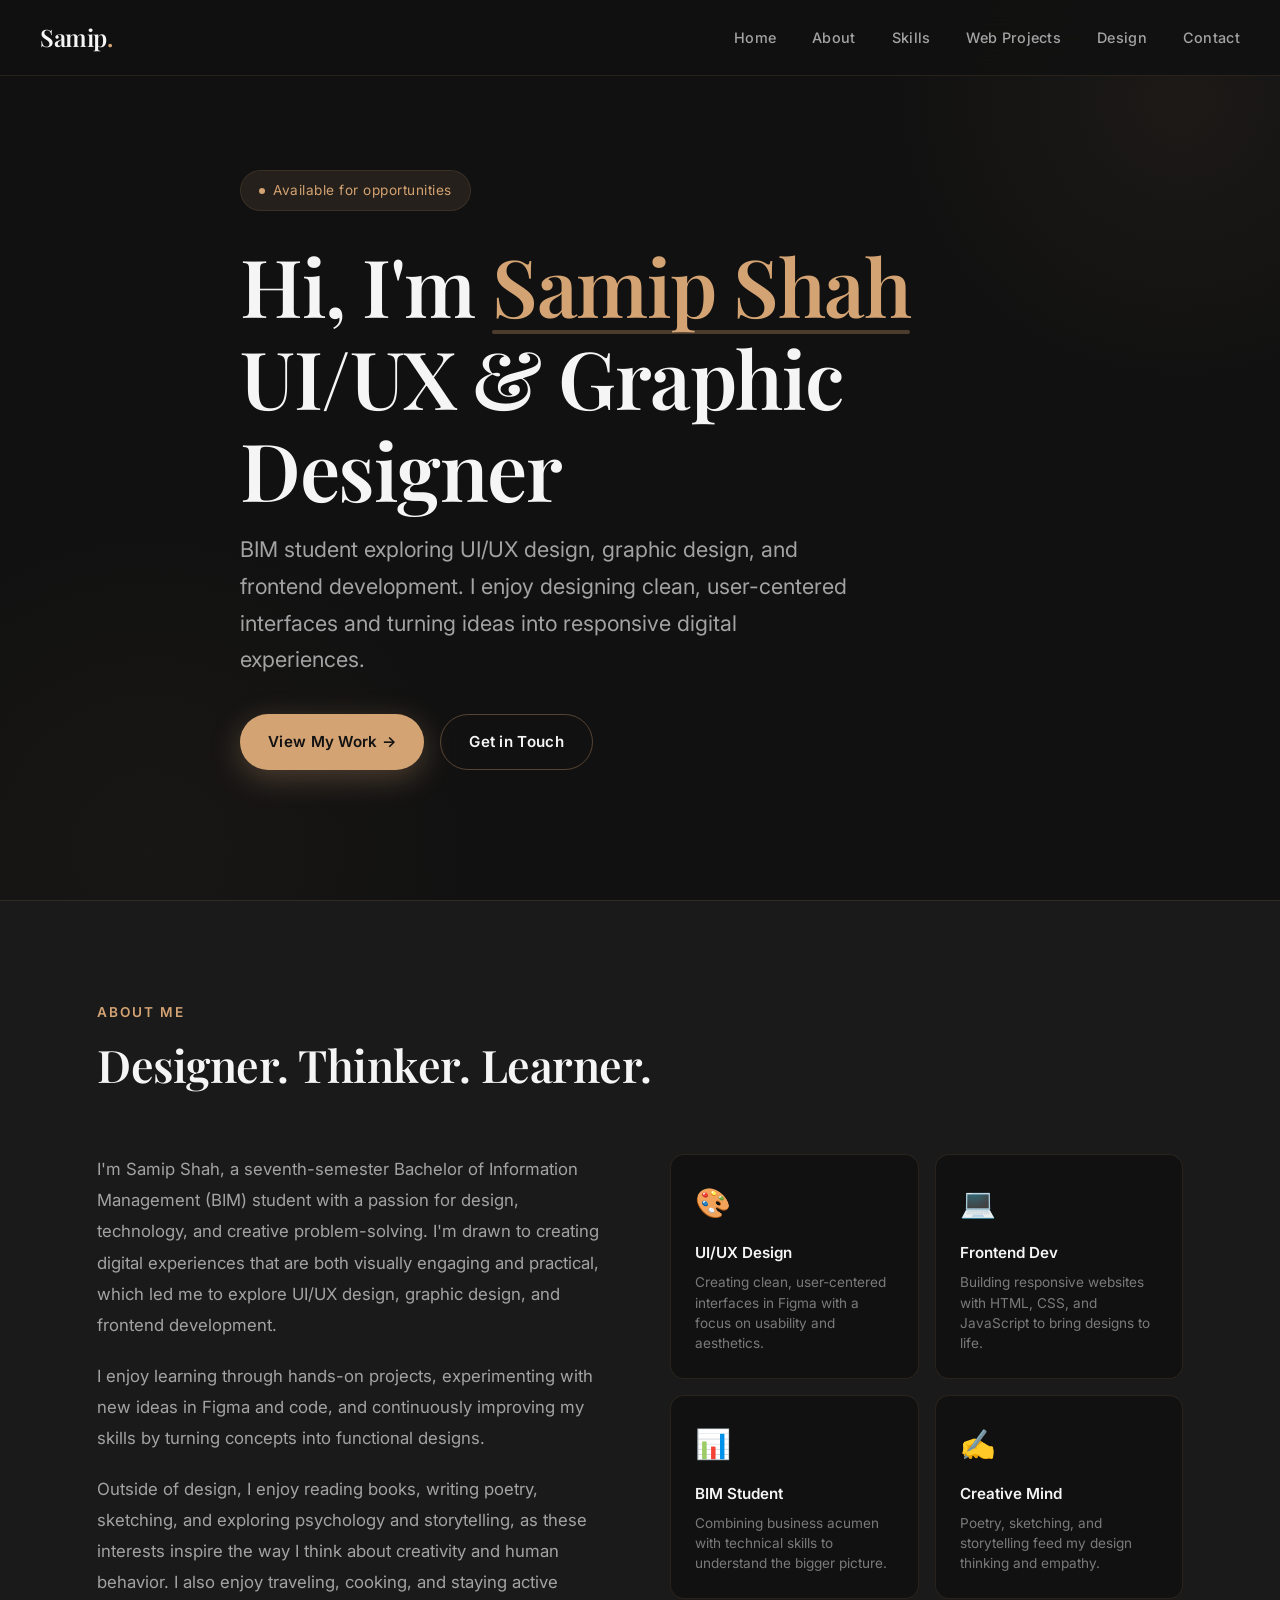
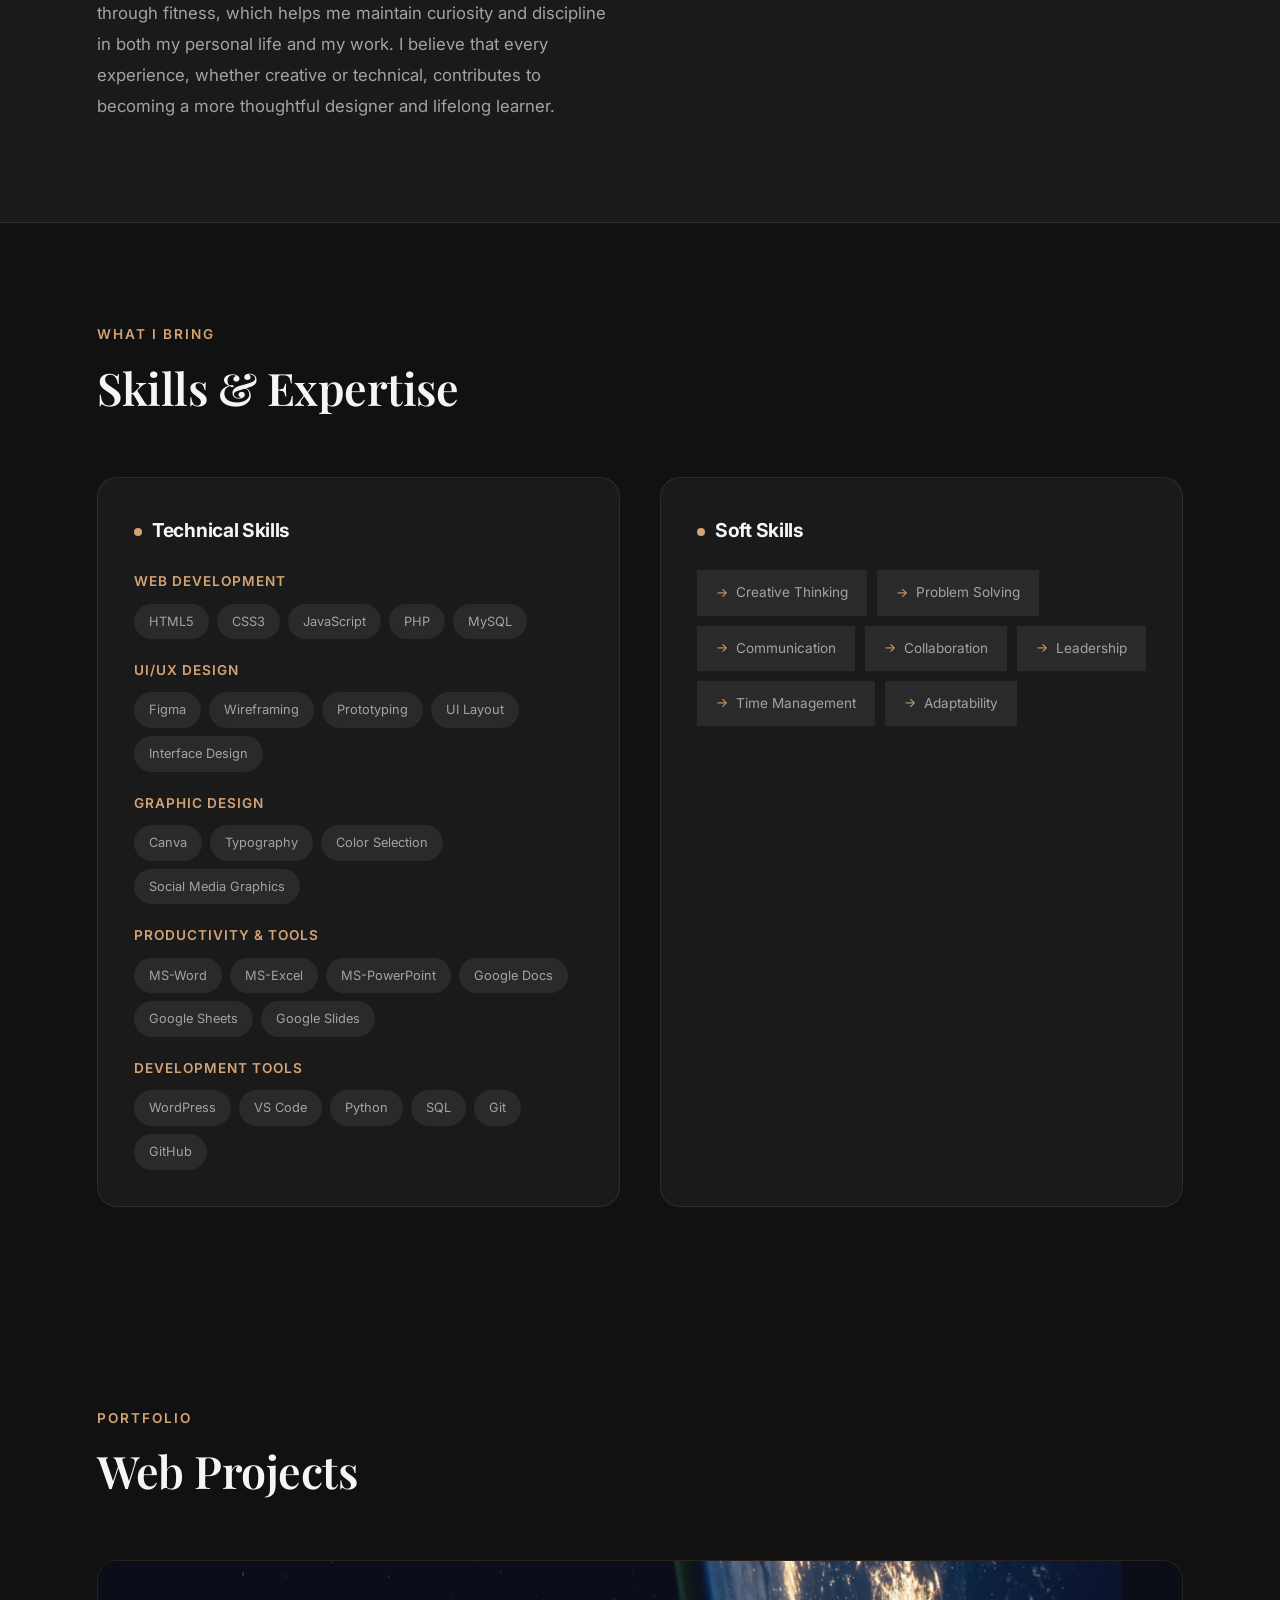
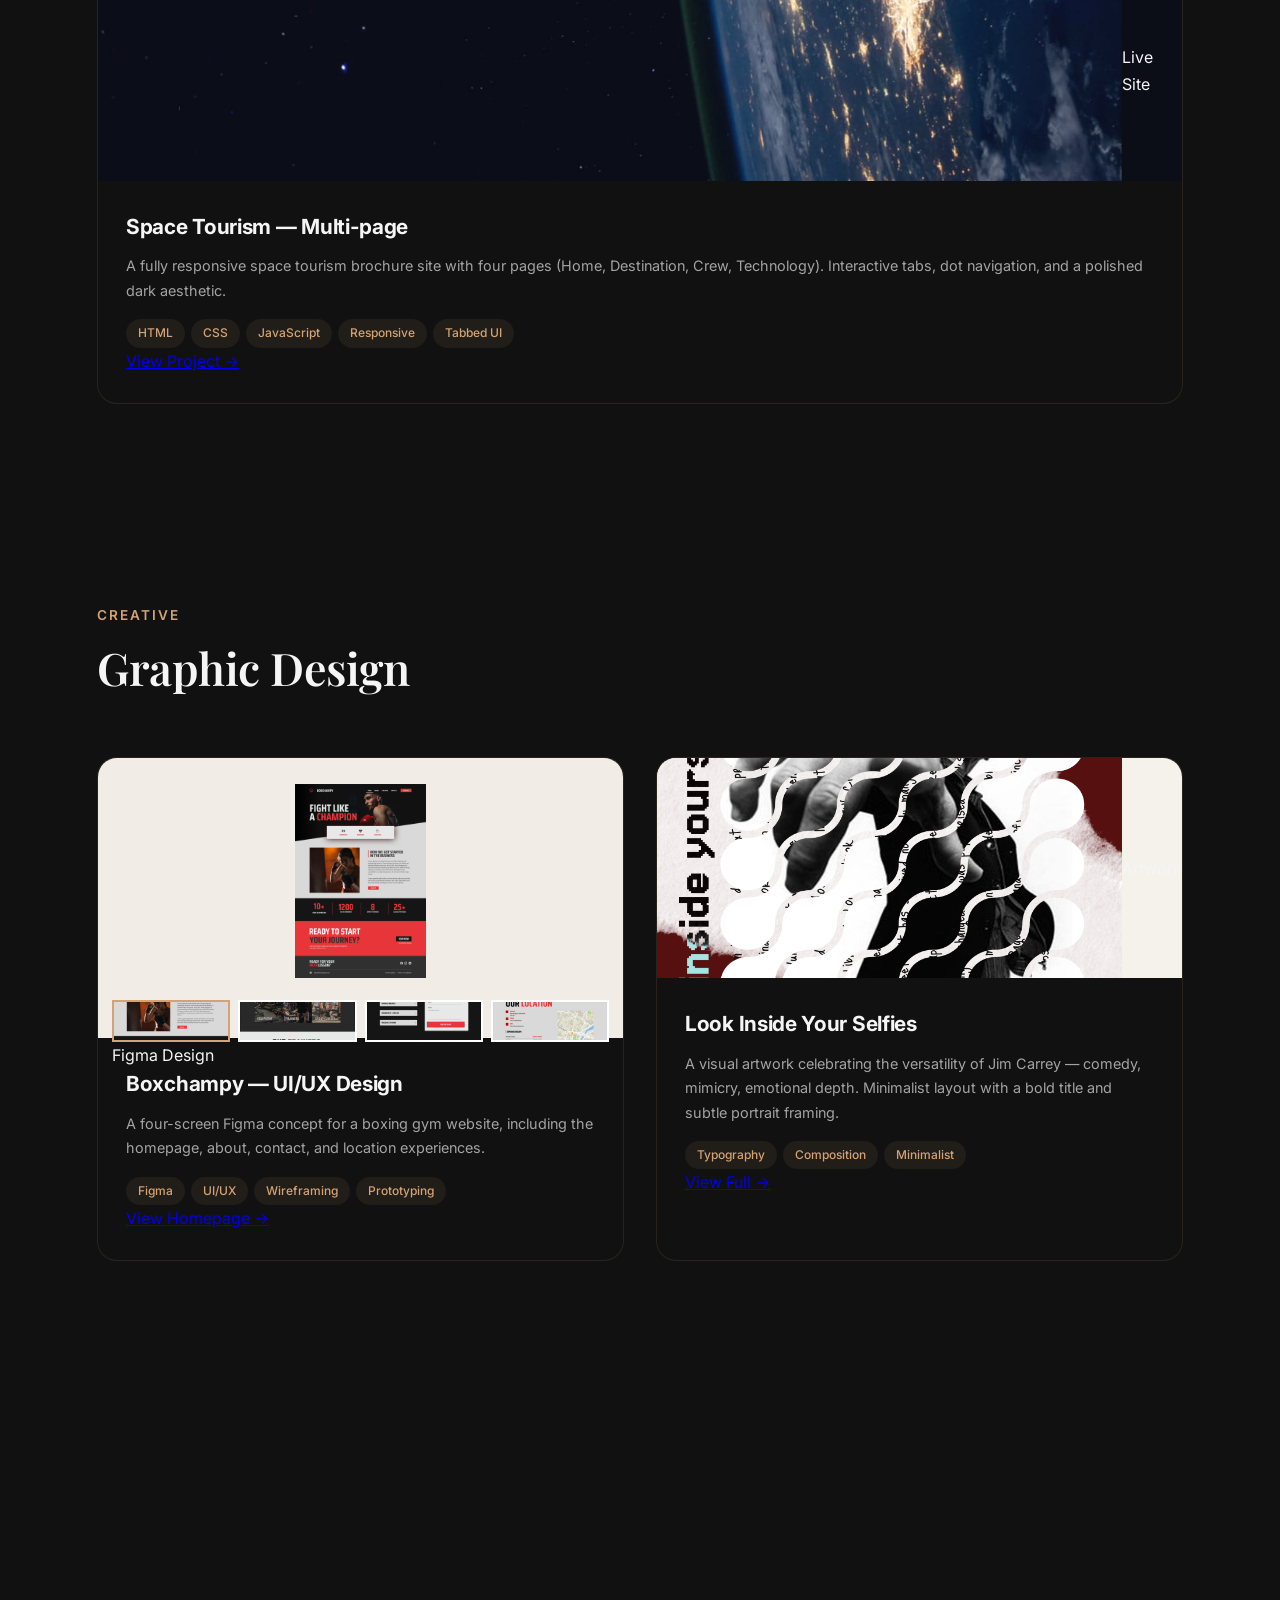
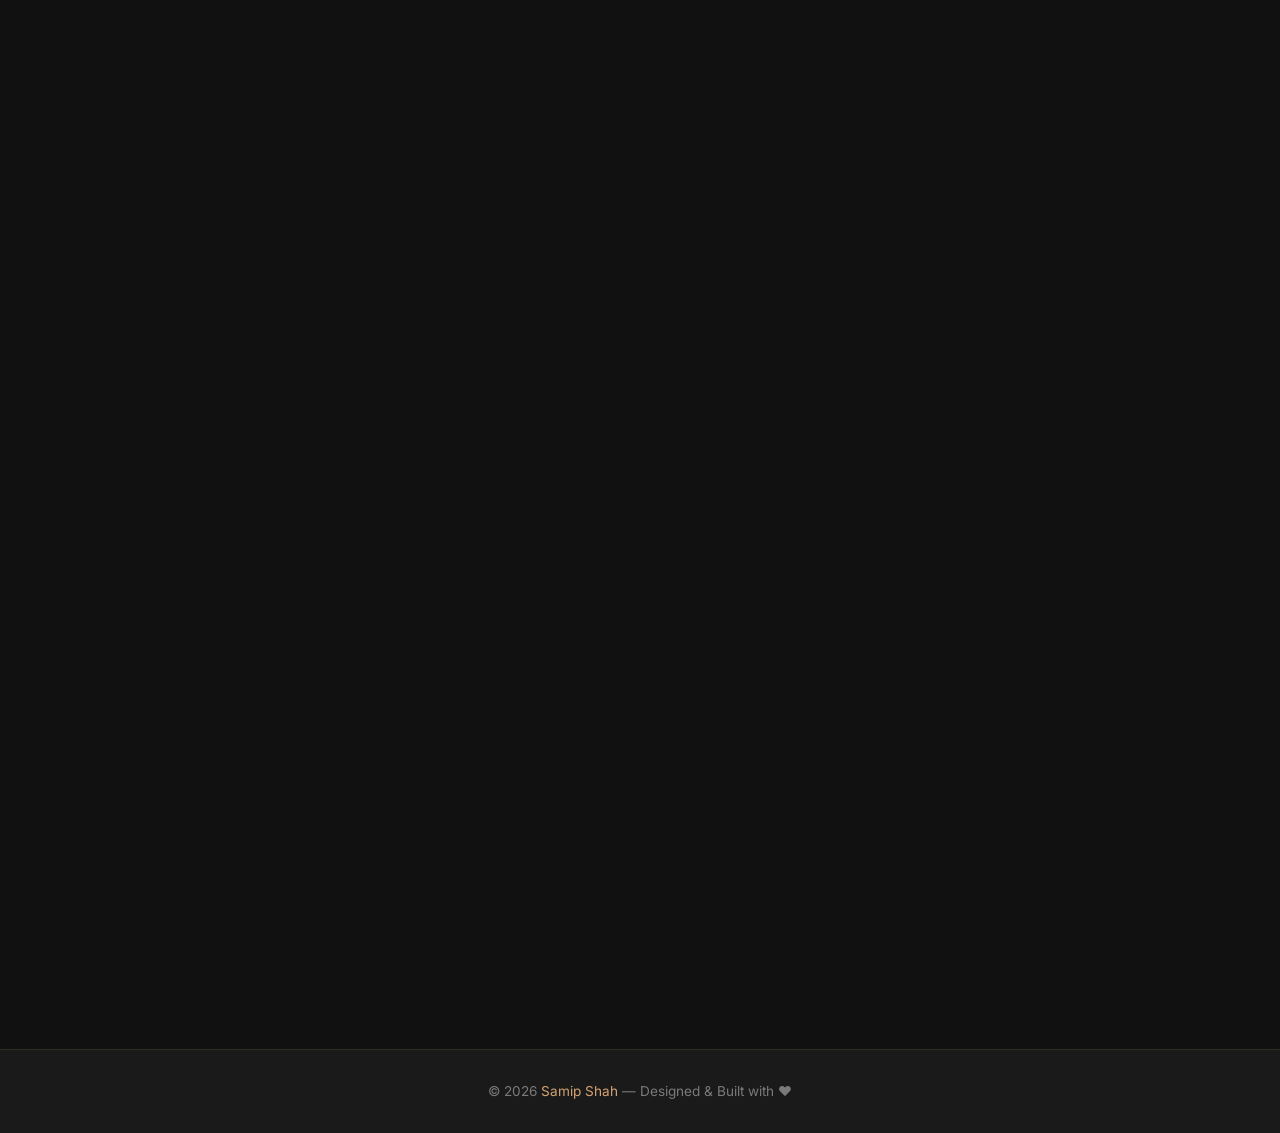
==== commit 643acf46: "Add files via upload" ====
--- a/index.html
+++ b/index.html
@@ -415,4 +415,4 @@
 
     <script src="script.js"></script>
 </body>
-</html>
+</html>
--- a/style.css
+++ b/style.css
@@ -197,6 +197,49 @@
     pointer-events: none;
 }
 
+/* ============ PORTRAIT (HOVER REVEAL) ============ */
+.hero-portrait {
+    position: absolute;
+    top: 50%;
+    right: 8%;
+    width: 280px;
+    height: 360px;
+    transform: translateY(-50%) scale(0.85) rotate(3deg);
+    opacity: 0;
+    visibility: hidden;
+    transition: opacity 0.6s ease, transform 0.6s ease, visibility 0.6s, box-shadow 0.6s ease;
+    z-index: 0;
+    border-radius: var(--radius-lg);
+    overflow: hidden;
+    box-shadow: var(--shadow);
+    pointer-events: none;
+    border: 1px solid var(--border);
+}
+
+.hero:hover .hero-portrait {
+    opacity: 1;
+    visibility: visible;
+    transform: translateY(-50%) scale(1) rotate(0deg);
+    box-shadow: 0 30px 60px rgba(0, 0, 0, 0.6), 0 0 80px rgba(212, 163, 115, 0.12);
+    border-color: var(--border-hover);
+}
+
+.hero-portrait img {
+    width: 100%;
+    height: 100%;
+    object-fit: cover;
+    display: block;
+}
+
+.hero-portrait::after {
+    content: '';
+    position: absolute;
+    inset: 0;
+    border-radius: var(--radius-lg);
+    box-shadow: inset 0 0 20px rgba(0, 0, 0, 0.2);
+    pointer-events: none;
+}
+
 .hero-content {
     max-width: 800px;
     position: relative;
@@ -227,8 +270,14 @@
 }
 
 @keyframes pulse {
-    0%, 100% { opacity: 1; transform: scale(1); }
-    50% { opacity: 0.5; transform: scale(1.3); }
+    0%, 100% {
+        opacity: 1;
+        transform: scale(1);
+    }
+    50% {
+        opacity: 0.5;
+        transform: scale(1.3);
+    }
 }
 
 .hero h1 {
@@ -313,8 +362,14 @@
 }
 
 @keyframes fadeInUp {
-    from { opacity: 0; transform: translateY(30px); }
-    to { opacity: 1; transform: translateY(0); }
+    from {
+        opacity: 0;
+        transform: translateY(30px);
+    }
+    to {
+        opacity: 1;
+        transform: translateY(0);
+    }
 }
 
 /* ============ SECTION COMMON ============ */
@@ -518,6 +573,12 @@
     gap: 32px;
 }
 
+.design-grid {
+    display: grid;
+    grid-template-columns: 1fr 1fr;
+    gap: 32px;
+}
+
 .project-card {
     background: var(--bg-primary);
     border: 1px solid var(--border);
@@ -542,6 +603,149 @@
     justify-content: center;
     position: relative;
     overflow: hidden;
+}
+
+.project-preview {
+    width: 100%;
+    height: 100%;
+    display: block;
+}
+
+.project-img {
+    width: 100%;
+    height: 100%;
+    display: block;
+    object-fit: cover;
+    transition: var(--transition);
+}
+
+.design-showcase {
+    height: 280px;
+    padding: 14px;
+    background: #f1ece5;
+    position: relative;
+}
+
+.design-main-preview {
+    display: block;
+    height: 218px;
+    padding: 12px;
+    overflow: hidden;
+    background: #f1ece5;
+}
+
+.design-main-preview .project-img {
+    object-fit: contain;
+}
+
+.design-gallery {
+    display: grid;
+    grid-template-columns: repeat(4, 1fr);
+    gap: 8px;
+    height: 42px;
+    margin-top: 10px;
+}
+
+.design-gallery a {
+    display: block;
+    overflow: hidden;
+    background: #ffffff;
+    border: 2px solid transparent;
+}
+
+.design-gallery a:first-child,
+.design-gallery a:hover,
+.design-gallery a:focus-visible {
+    border-color: var(--accent);
+}
+
+.design-gallery img {
+    width: 100%;
+    height: 100%;
+    display: block;
+    object-fit: cover;
+}
+
+.image-viewer[hidden] {
+    display: none;
+}
+
+.image-viewer {
+    position: fixed;
+    inset: 0;
+    z-index: 2000;
+    display: flex;
+    align-items: center;
+    justify-content: center;
+    padding: 32px 90px;
+    background: rgba(10, 10, 10, 0.94);
+}
+
+.image-viewer-content {
+    max-width: min(900px, 90vw);
+    max-height: 90vh;
+    margin: 0;
+    text-align: center;
+}
+
+.image-viewer-content img {
+    display: block;
+    max-width: 100%;
+    max-height: 82vh;
+    object-fit: contain;
+    margin: 0 auto;
+}
+
+.image-viewer-content figcaption {
+    margin-top: 12px;
+    color: var(--text-secondary);
+    font-size: 0.85rem;
+}
+
+.image-viewer-close,
+.image-viewer-control {
+    position: absolute;
+    width: 44px;
+    height: 44px;
+    display: grid;
+    place-items: center;
+    border: 1px solid var(--border-hover);
+    border-radius: 50%;
+    background: var(--bg-secondary);
+    color: var(--text-primary);
+    cursor: pointer;
+    font-size: 1.5rem;
+    transition: var(--transition);
+}
+
+.image-viewer-close:hover,
+.image-viewer-control:hover,
+.image-viewer-close:focus-visible,
+.image-viewer-control:focus-visible {
+    background: var(--accent);
+    color: var(--bg-primary);
+}
+
+.image-viewer-close {
+    top: 24px;
+    right: 28px;
+}
+
+.image-viewer-prev {
+    left: 28px;
+}
+
+.image-viewer-next {
+    right: 28px;
+}
+
+body.viewer-open {
+    overflow: hidden;
+}
+
+.project-preview:hover .project-img,
+.project-preview:focus-visible .project-img {
+    transform: scale(1.04);
 }
 
 .project-thumbnail .placeholder {
@@ -725,6 +929,7 @@
     .about-grid,
     .skills-grid,
     .projects-grid,
+    .design-grid,
     .contact-wrapper {
         grid-template-columns: 1fr;
         gap: 32px;
@@ -776,6 +981,28 @@
     .project-thumbnail {
         height: 160px;
     }
+
+    .image-viewer {
+        padding: 60px 48px 32px;
+    }
+
+    .image-viewer-control {
+        width: 38px;
+        height: 38px;
+    }
+
+    .image-viewer-prev {
+        left: 8px;
+    }
+
+    .image-viewer-next {
+        right: 8px;
+    }
+
+    /* Hide portrait on mobile */
+    .hero-portrait {
+        display: none;
+    }
 }
 
 @media (max-width: 480px) {
@@ -790,4 +1017,10 @@
     .contact-form {
         padding: 24px;
     }
+}
+
+/* Optional: Make graphic design cards span full width */
+.project-card:last-child,
+.project-card:nth-child(3) {
+    grid-column: 1 / -1;
 }
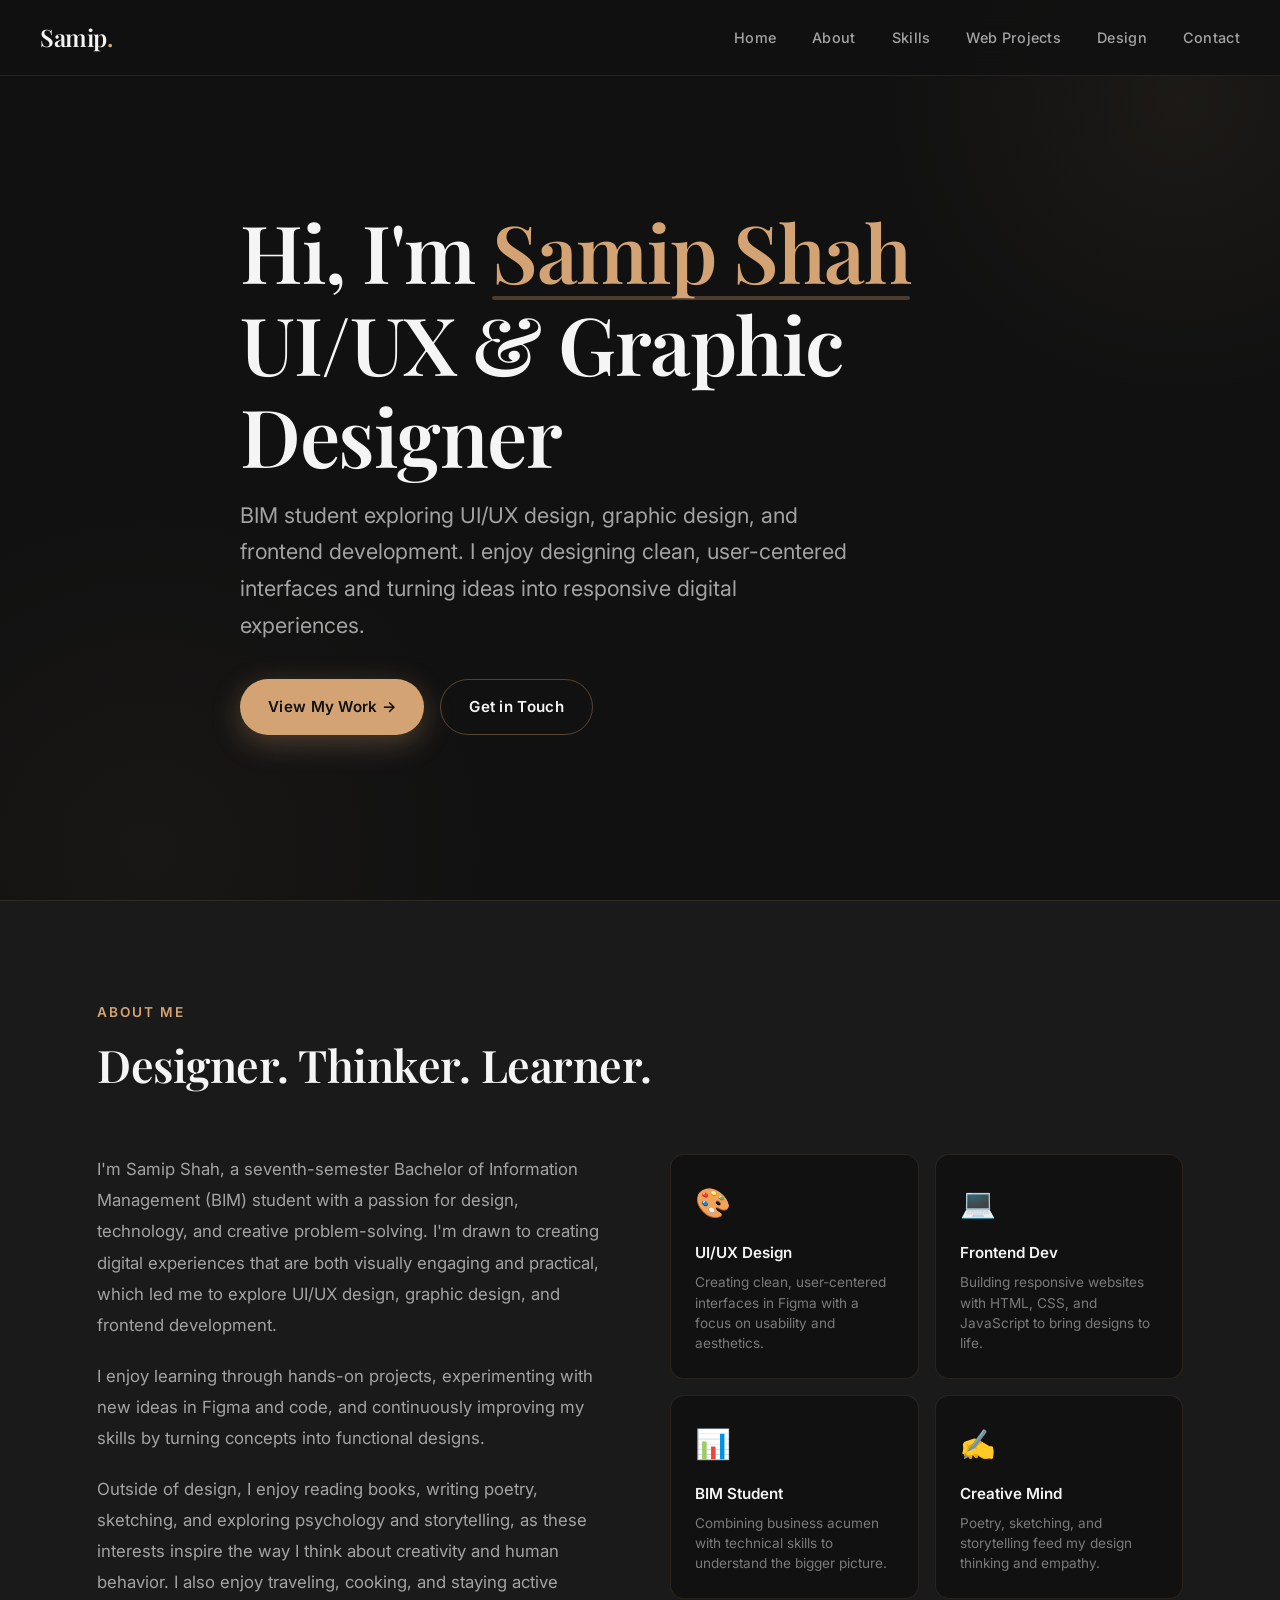
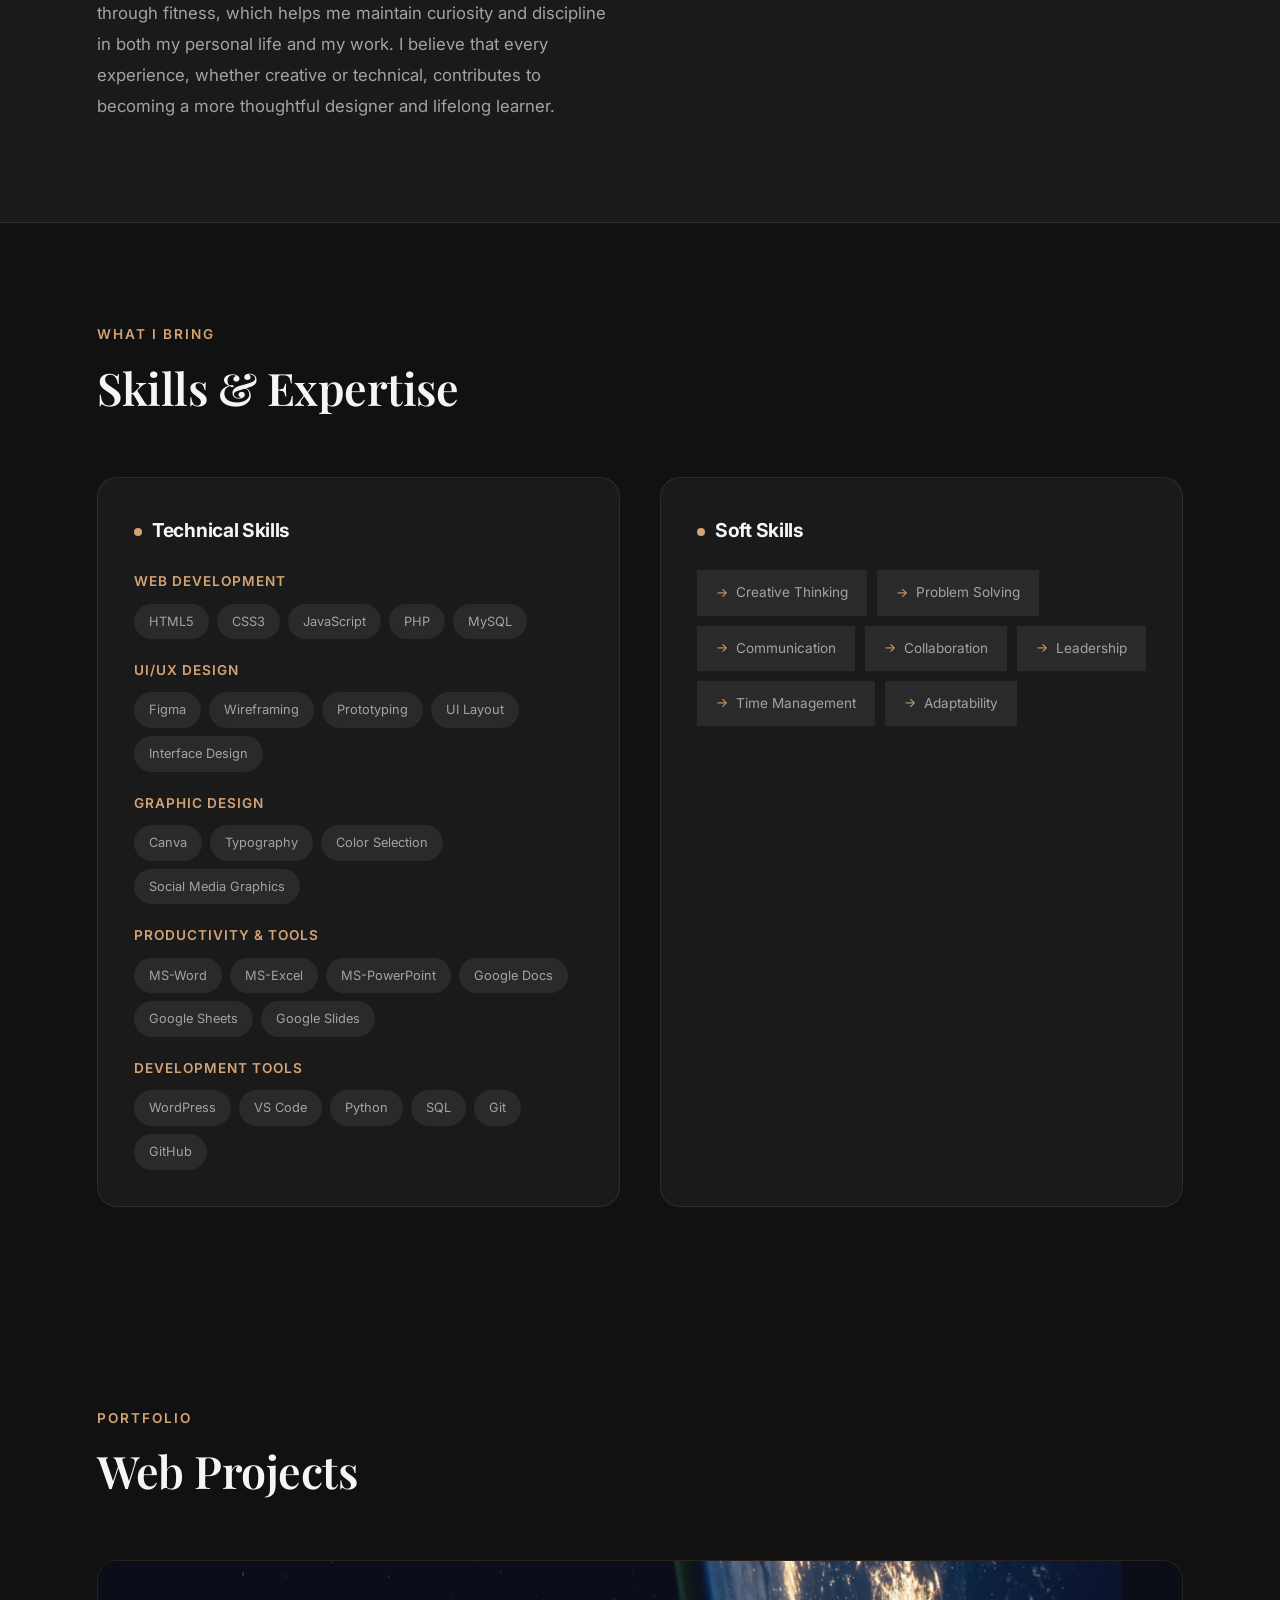
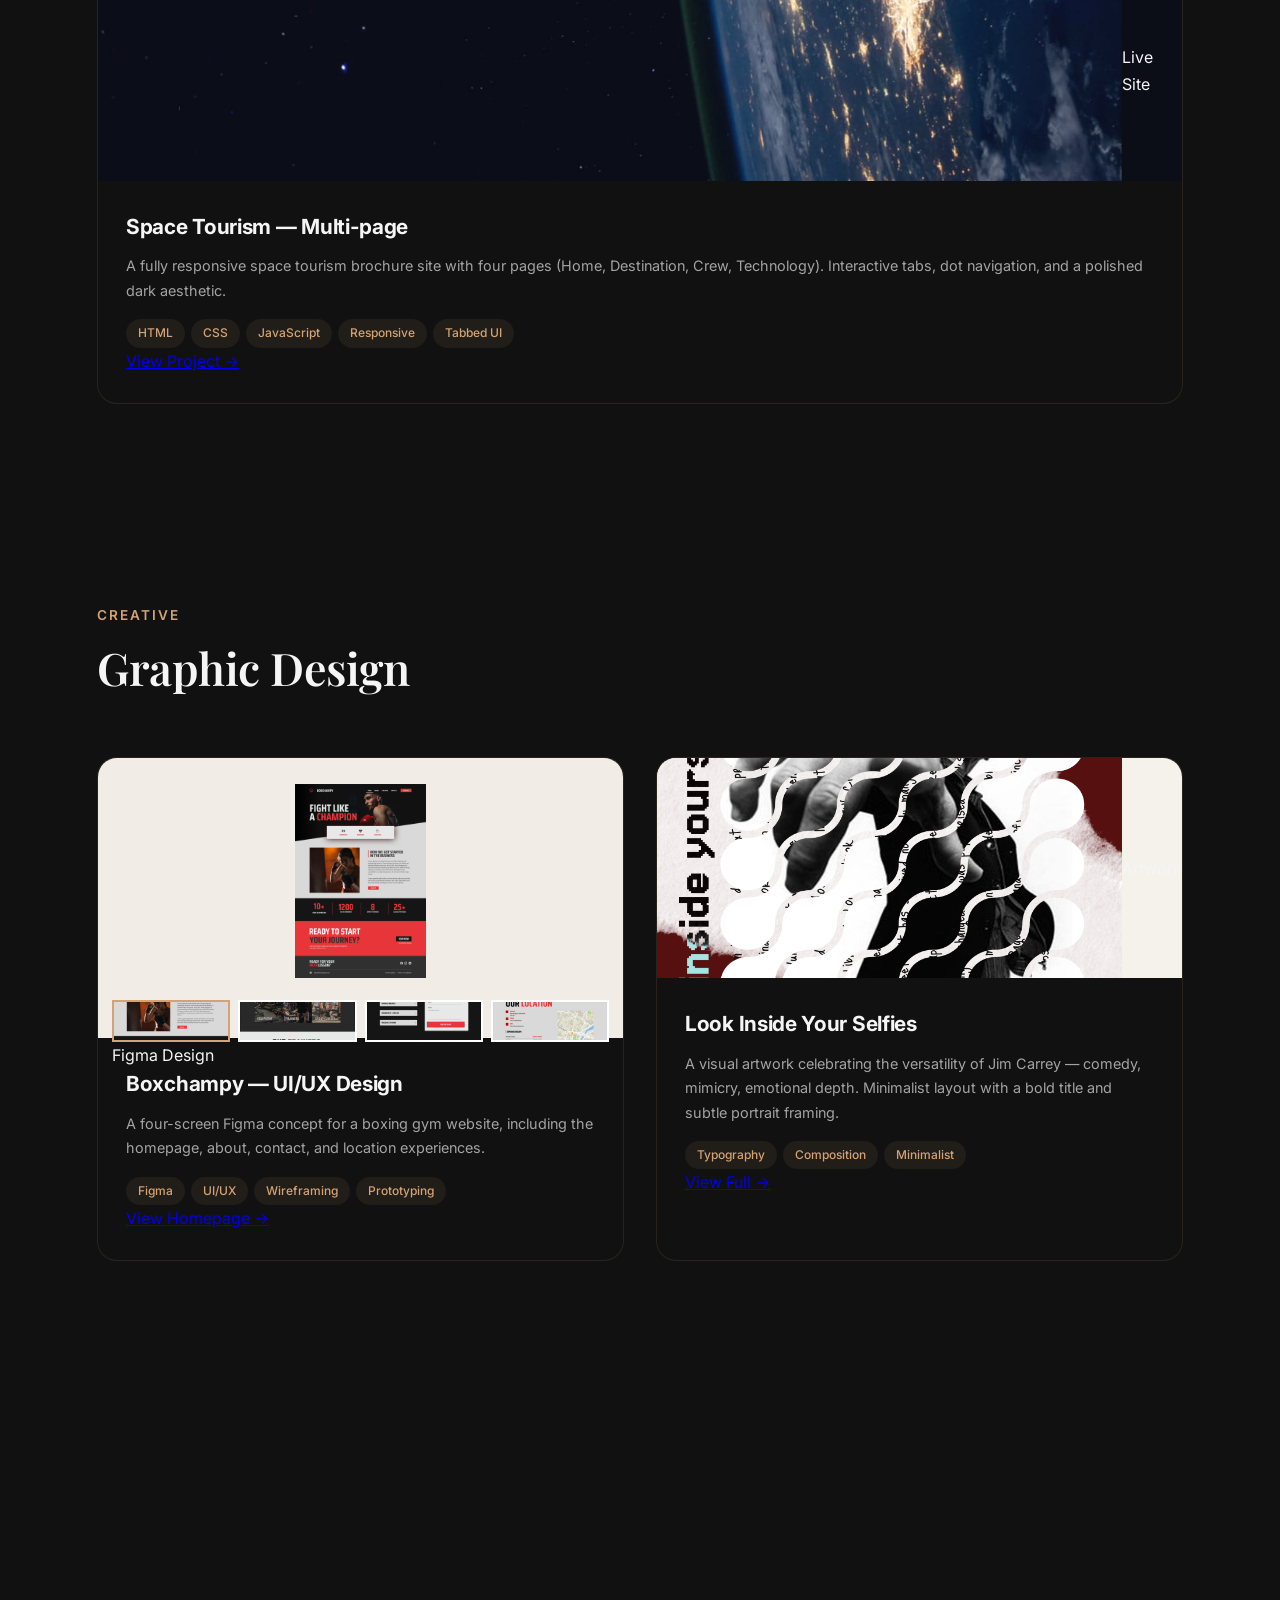
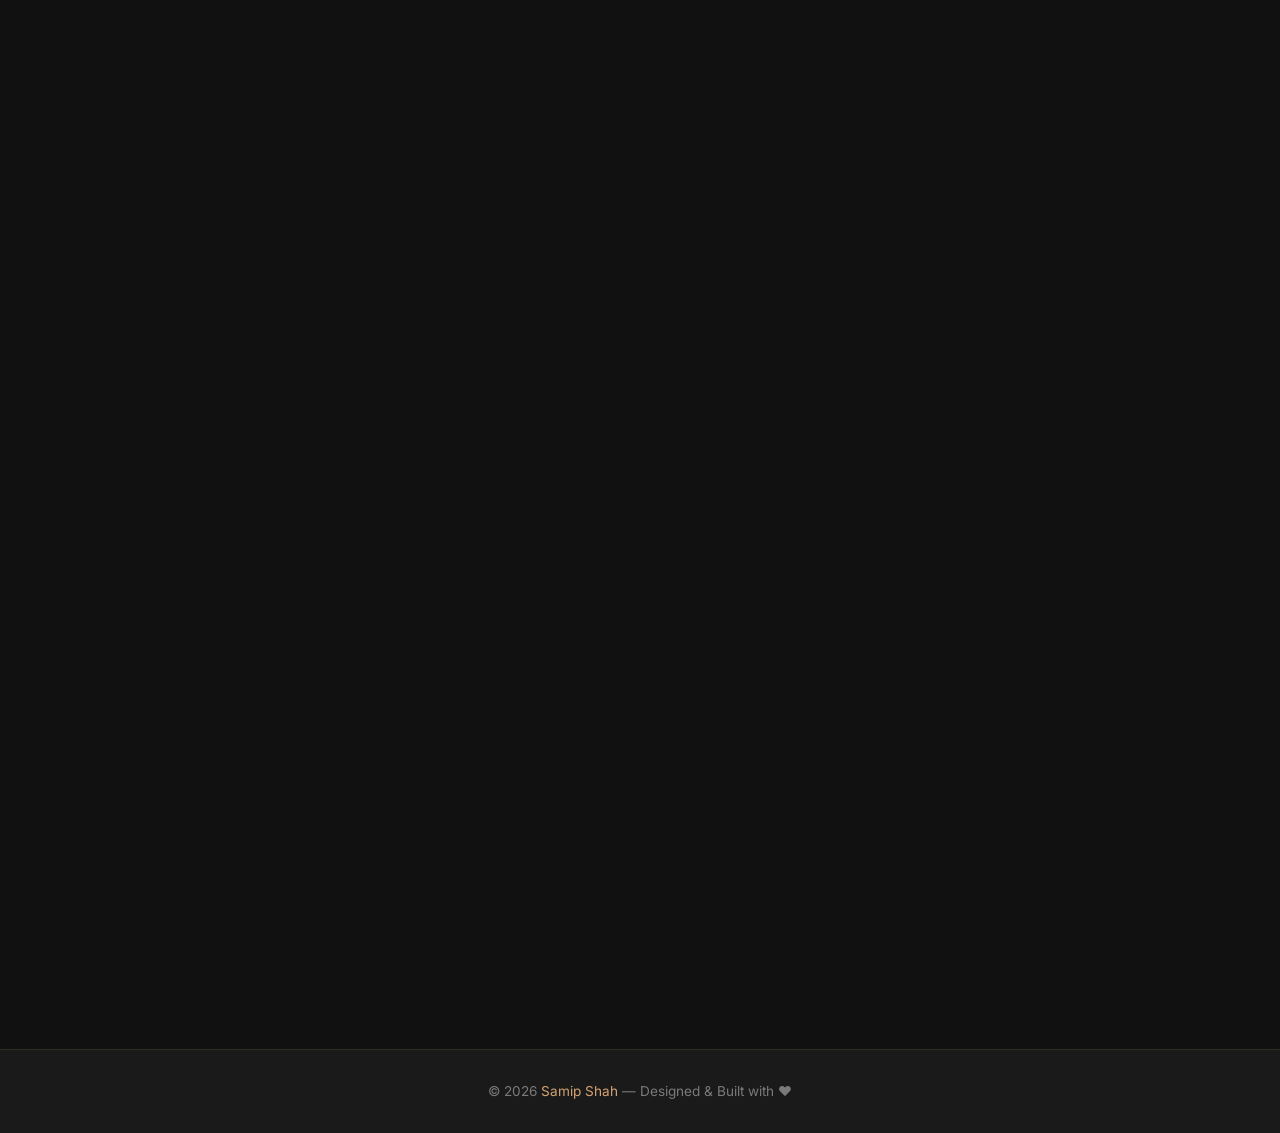
==== commit 53aad333: "Update index.html" ====
--- a/index.html
+++ b/index.html
@@ -38,10 +38,6 @@
 
         <div class="container">
             <div class="hero-content">
-                <div class="hero-badge">
-                    <span class="dot"></span>
-                    Available for opportunities
-                </div>
                 <h1>
                     Hi, I'm <span class="highlight">Samip Shah</span><br>
                     UI/UX & Graphic Designer
@@ -415,4 +411,4 @@
 
     <script src="script.js"></script>
 </body>
-</html>+</html>
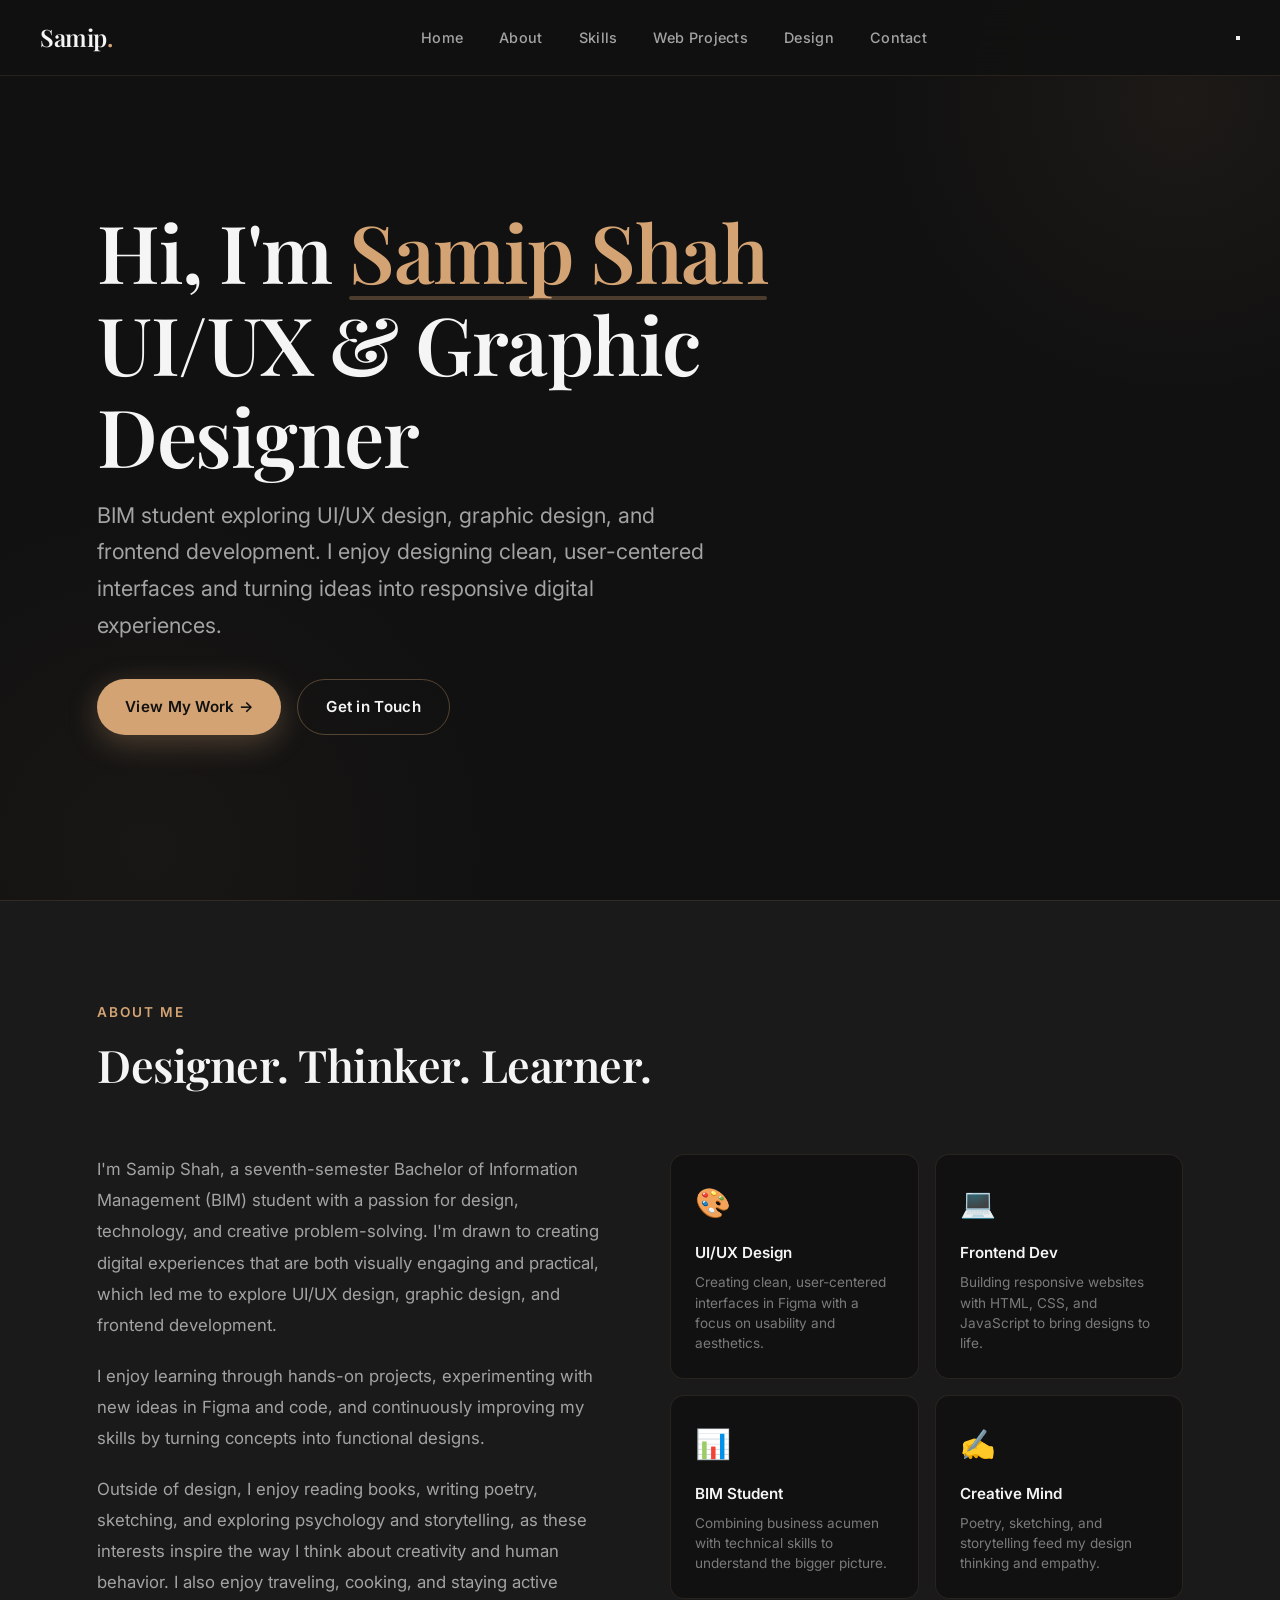
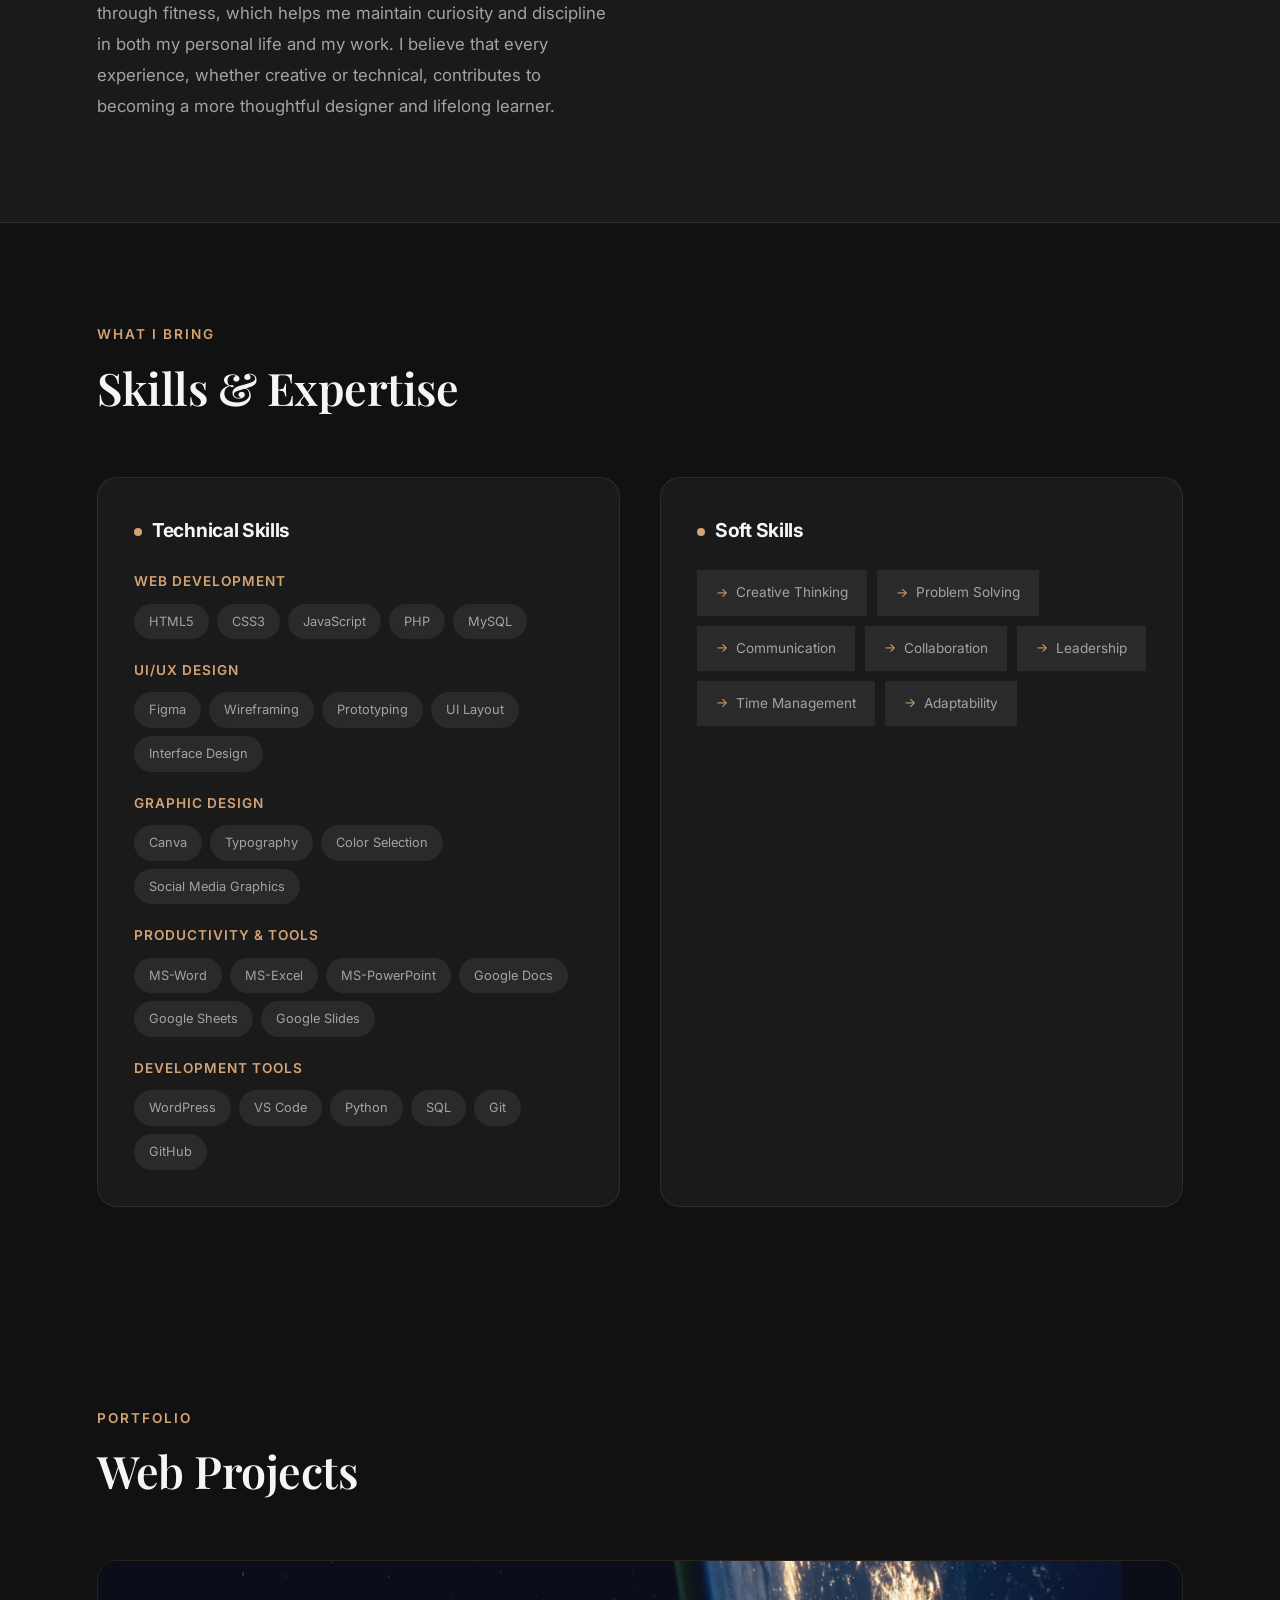
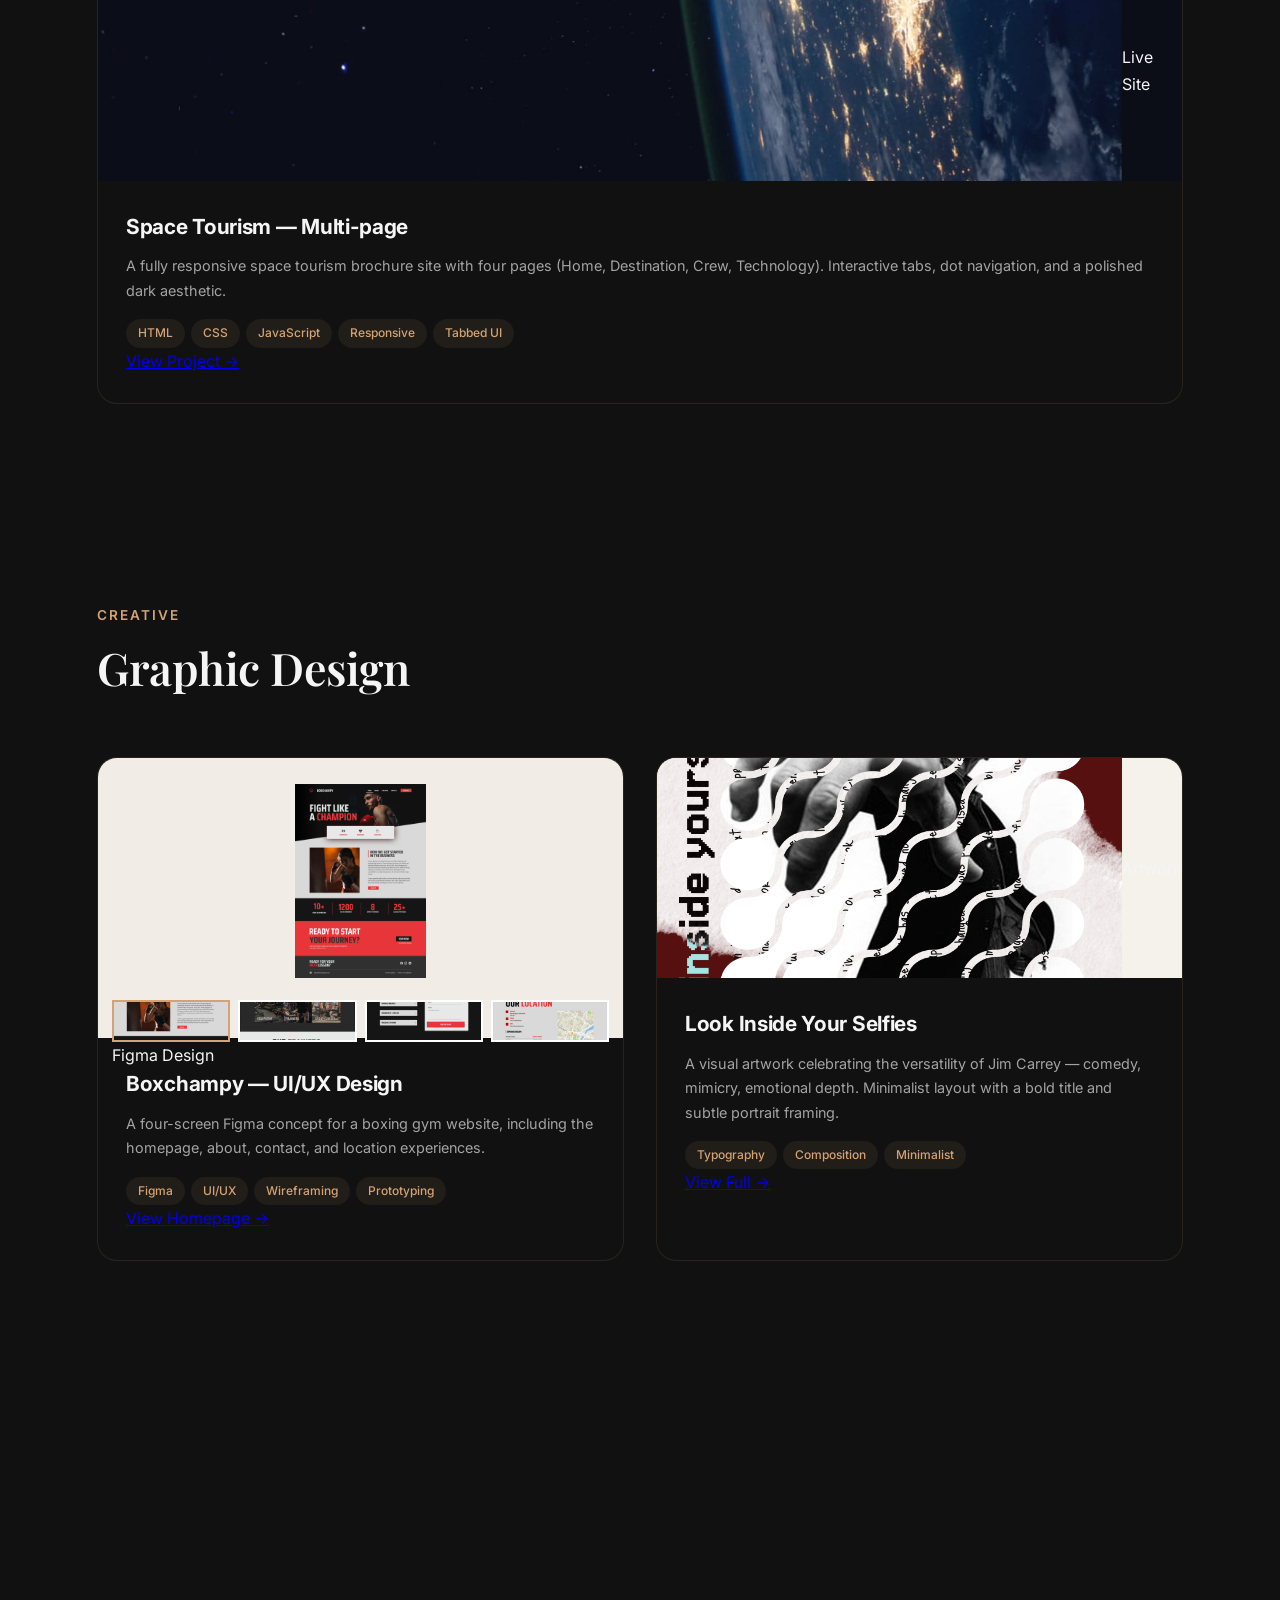
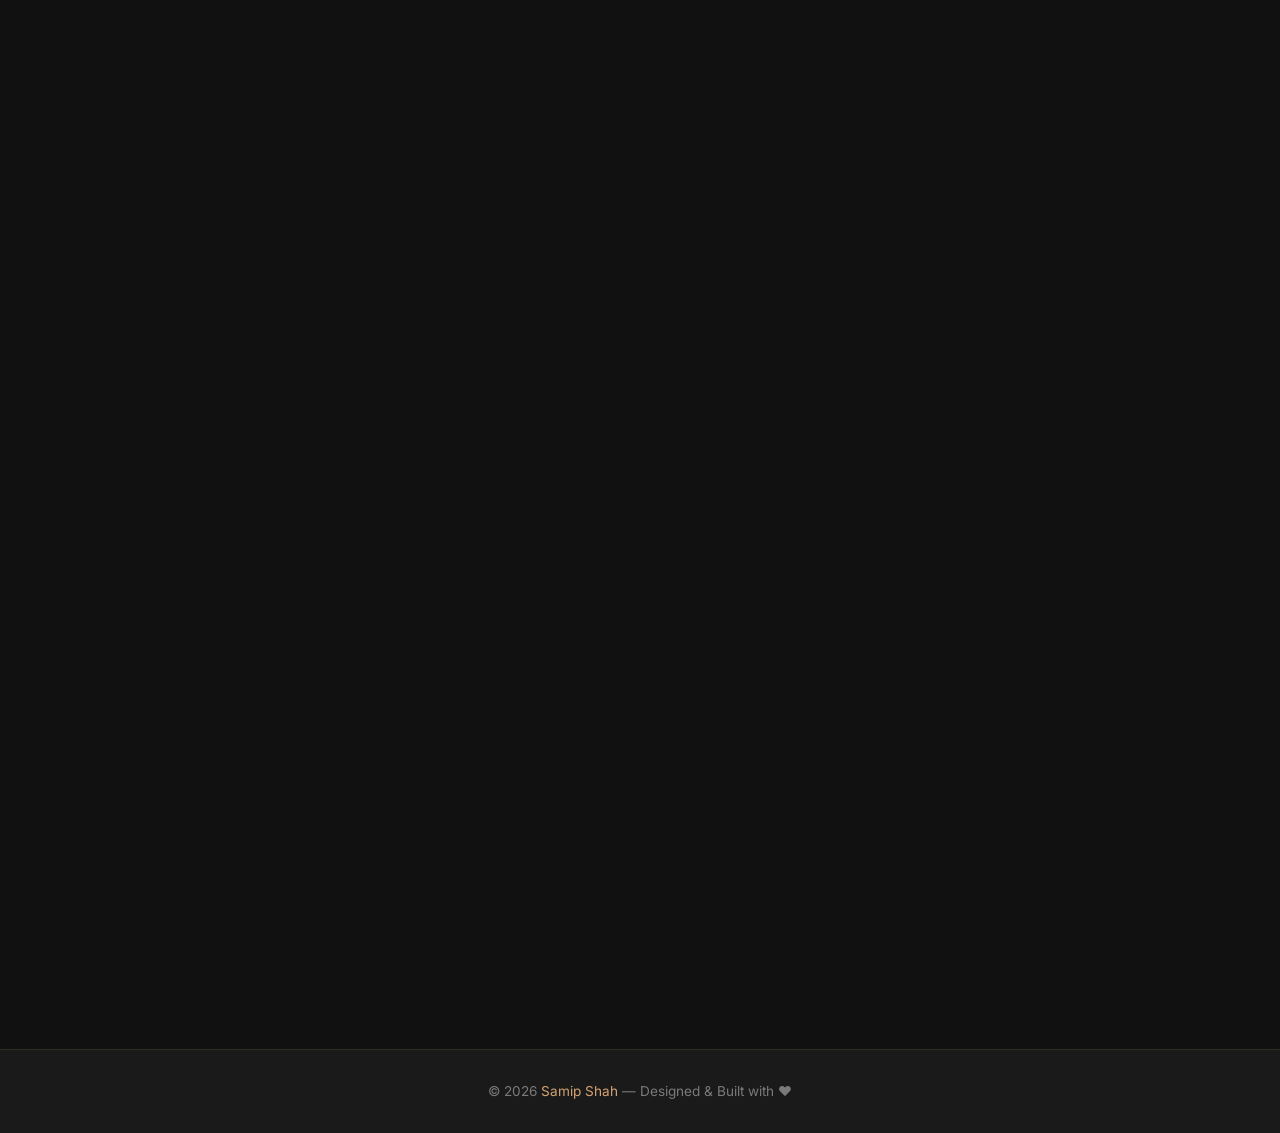
==== commit a288c895: "Removed the "Available for opportunities" box" ====
--- a/index.html
+++ b/index.html
@@ -40,7 +40,8 @@
             <div class="hero-content">
                 <h1>
                     Hi, I'm <span class="highlight">Samip Shah</span><br>
-                    UI/UX & Graphic Designer
+                    UI/UX & Graphic<br>
+                    Designer
                 </h1>
                 <p class="hero-subtitle">
                     BIM student exploring UI/UX design, graphic design, and frontend development.
--- a/style.css
+++ b/style.css
@@ -134,27 +134,6 @@
     width: 100%;
 }
 
-.hamburger {
-    display: none;
-    flex-direction: column;
-    gap: 5px;
-    cursor: pointer;
-    background: none;
-    border: none;
-    padding: 5px;
-}
-
-.hamburger span {
-    width: 24px;
-    height: 2px;
-    background: var(--text-primary);
-    transition: var(--transition);
-    border-radius: 2px;
-}
-
-.hamburger.active span:nth-child(1) {
-    transform: rotate(45deg) translate(5px, 5px);
-}
 .hamburger.active span:nth-child(2) {
     opacity: 0;
 }
@@ -241,43 +220,17 @@
 }
 
 .hero-content {
-    max-width: 800px;
+    width: 100%;
+    max-width: none;
+    margin: 0;
     position: relative;
     z-index: 1;
 }
 
-.hero-badge {
-    display: inline-flex;
-    align-items: center;
-    gap: 8px;
-    padding: 8px 18px;
-    background: rgba(212, 163, 115, 0.1);
-    border: 1px solid var(--border);
-    border-radius: 50px;
-    font-size: 0.85rem;
-    color: var(--accent);
-    letter-spacing: 0.5px;
-    margin-bottom: 28px;
-    animation: fadeInUp 0.8s ease-out both;
-}
-
-.hero-badge .dot {
-    width: 6px;
-    height: 6px;
-    background: var(--accent);
-    border-radius: 50%;
-    animation: pulse 2s infinite;
-}
-
-@keyframes pulse {
-    0%, 100% {
-        opacity: 1;
-        transform: scale(1);
-    }
-    50% {
-        opacity: 0.5;
-        transform: scale(1.3);
-    }
+/* Add to your style.css */
+.hero .container {
+    flex-grow: 1;
+    width: 100%;
 }
 
 .hero h1 {
@@ -1023,4 +976,4 @@
 .project-card:last-child,
 .project-card:nth-child(3) {
     grid-column: 1 / -1;
-}+}
